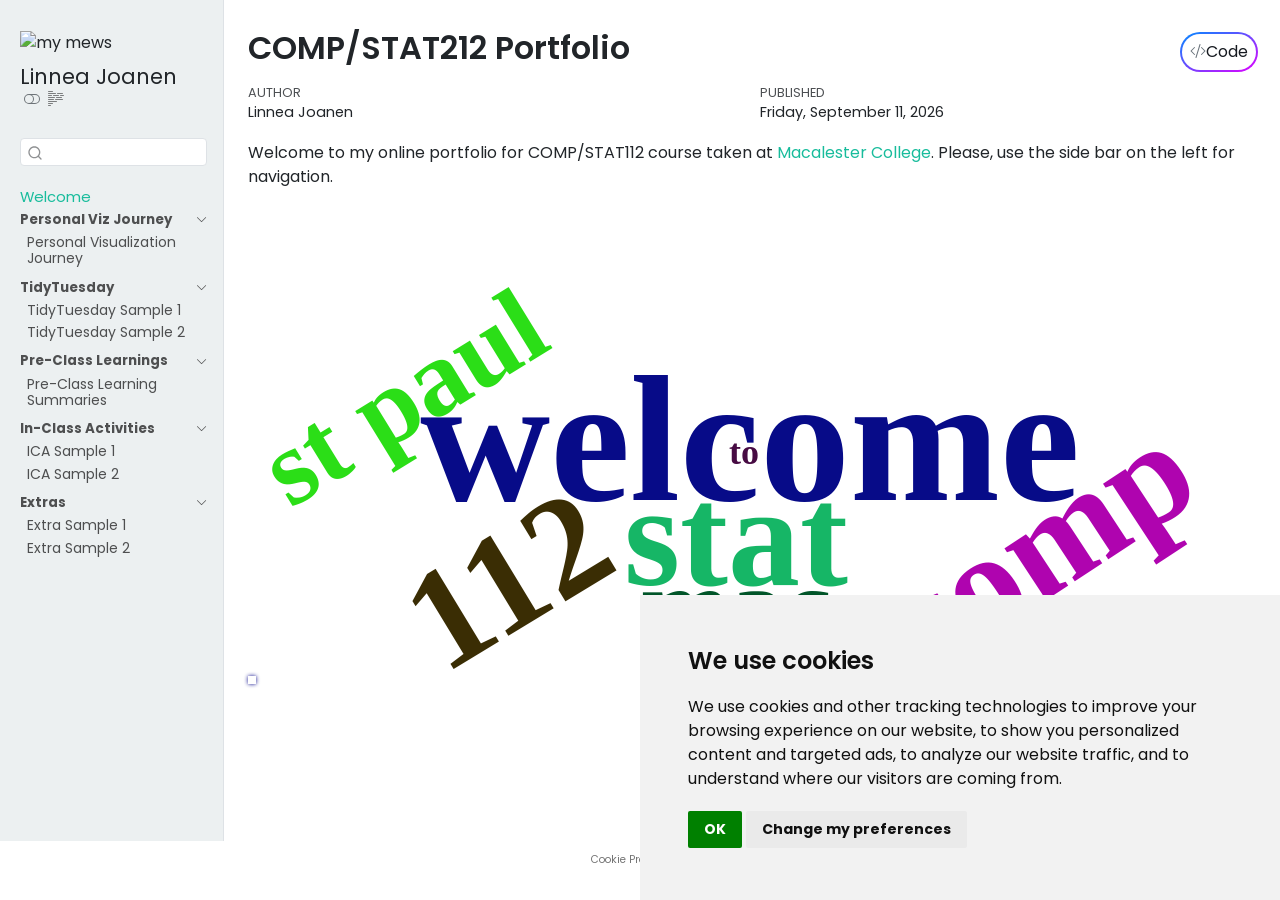
==== index.html @ b49b270d "Built site for gh-pages" ====
<!DOCTYPE html>
<html xmlns="http://www.w3.org/1999/xhtml" lang="en" xml:lang="en"><head>
<meta http-equiv="Content-Type" content="text/html; charset=UTF-8">
<meta charset="utf-8">
<meta name="generator" content="quarto-1.10.18">
<meta name="viewport" content="width=device-width, initial-scale=1.0, user-scalable=yes">
<meta name="author" content="Linnea Joanen">
<title>COMP/STAT212 Portfolio</title>
<style>
/* Default styles provided by pandoc.
** See https://pandoc.org/MANUAL.html#variables-for-html for config info.
*/
span.smallcaps{font-variant: small-caps;}
div.columns{display: flex; gap: 1.5em;}
div.column{flex: auto;}
@media screen {
div.columns{gap: min(4vw, 1.5em);}
div.column{overflow-x: auto;}
}
div.hanging-indent{margin-left: 1.5em; text-indent: -1.5em;}
ul.task-list{list-style: none;}
ul.task-list li input[type="checkbox"] {
  width: 0.8em;
  margin: 0 0.8em 0.2em -1em; /* quarto-specific, see https://github.com/quarto-dev/quarto-cli/issues/4556 */ 
  vertical-align: middle;
}
/* CSS for syntax highlighting */
html { -webkit-text-size-adjust: 100%; }
pre > code.sourceCode { white-space: pre; position: relative; }
pre > code.sourceCode > span { display: inline-block; line-height: 1.25; }
pre > code.sourceCode > span:empty { height: 1.2em; }
.sourceCode { overflow: visible; }
code.sourceCode > span { color: inherit; text-decoration: inherit; }
div.sourceCode { margin: 1em 0; }
pre.sourceCode { margin: 0; }
@media screen {
div.sourceCode { overflow: auto; }
}
@media print {
pre > code.sourceCode { white-space: pre-wrap; }
pre > code.sourceCode > span { text-indent: -5em; padding-left: 5em; }
}
pre.numberSource code
  { counter-reset: source-line 0; }
pre.numberSource code > span
  { position: relative; left: -4em; counter-increment: source-line; }
pre.numberSource code > span > a:first-child::before
  { content: counter(source-line);
    position: relative; left: -1em; text-align: right; vertical-align: baseline;
    border: none; display: inline-block;
    -webkit-touch-callout: none; -webkit-user-select: none;
    -khtml-user-select: none; -moz-user-select: none;
    -ms-user-select: none; user-select: none;
    padding: 0 4px; width: 4em;
  }
pre.numberSource { margin-left: 3em;  padding-left: 4px; }
div.sourceCode
  {   }
@media screen {
pre > code.sourceCode > span > a:first-child::before { text-decoration: underline; }
}
</style>

<script src="site_libs/quarto-nav/quarto-nav.js"></script>
<script src="site_libs/clipboard/clipboard.min.js"></script>
<script src="site_libs/quarto-search/autocomplete.umd.js"></script>
<script src="site_libs/quarto-search/fuse.min.js"></script>
<script src="site_libs/quarto-search/quarto-search.js"></script>
<meta name="quarto:offset" content="./">
<link href="./pvj/pvj-01.html" rel="next">
<script src="site_libs/cookie-consent/cookie-consent.js"></script>
<link href="site_libs/cookie-consent/cookie-consent.css" rel="stylesheet">
<script src="site_libs/quarto-html/quarto.js" type="module"></script>
<script src="site_libs/quarto-html/tabsets/tabsets.js" type="module"></script>
<script src="site_libs/quarto-html/popper.min.js"></script>
<script src="site_libs/quarto-html/tippy.umd.min.js"></script>
<script src="site_libs/quarto-html/anchor.min.js"></script>
<link href="site_libs/quarto-html/tippy.css" rel="stylesheet">
<link href="site_libs/quarto-html/quarto-syntax-highlighting-64a204ab8560d761af7679ceaba22944.css" rel="stylesheet" class="quarto-color-scheme" id="quarto-text-highlighting-styles">
<link href="site_libs/quarto-html/quarto-syntax-highlighting-dark-b85bc7c33db8c58e0ec93c3465666fed.css" rel="stylesheet" class="quarto-color-scheme quarto-color-alternate" id="quarto-text-highlighting-styles">
<link href="site_libs/quarto-html/quarto-syntax-highlighting-64a204ab8560d761af7679ceaba22944.css" rel="stylesheet" class="quarto-color-scheme-extra" id="quarto-text-highlighting-styles">
<script src="site_libs/bootstrap/bootstrap.min.js"></script>
<link href="site_libs/bootstrap/bootstrap-icons.css" rel="stylesheet">
<link href="site_libs/bootstrap/bootstrap-de8aaa27514dfd90d9ba9eb637b40272.min.css" rel="stylesheet" append-hash="true" class="quarto-color-scheme" id="quarto-bootstrap" data-mode="light">
<link href="site_libs/bootstrap/bootstrap-dark-5246efa9620190a983835250993f6ee0.min.css" rel="stylesheet" append-hash="true" class="quarto-color-scheme quarto-color-alternate" id="quarto-bootstrap" data-mode="dark">
<link href="site_libs/bootstrap/bootstrap-de8aaa27514dfd90d9ba9eb637b40272.min.css" rel="stylesheet" append-hash="true" class="quarto-color-scheme-extra" id="quarto-bootstrap" data-mode="light"><script id="quarto-search-options" type="application/json">{
  "location": "sidebar",
  "copy-button": false,
  "collapse-after": 3,
  "panel-placement": "start",
  "type": "textbox",
  "limit": 50,
  "keyboard-shortcut": [
    "f",
    "/",
    "s"
  ],
  "show-item-context": false,
  "language": {
    "search-no-results-text": "No results",
    "search-matching-documents-text": "matching documents",
    "search-copy-link-title": "Copy link to search",
    "search-hide-matches-text": "Hide additional matches",
    "search-more-match-text": "more match in this document",
    "search-more-matches-text": "more matches in this document",
    "search-clear-button-title": "Clear",
    "search-text-placeholder": "",
    "search-detached-cancel-button-title": "Cancel",
    "search-submit-button-title": "Submit",
    "search-label": "Search"
  }
}</script><script type="text/javascript" charset="UTF-8">
document.addEventListener('DOMContentLoaded', function () {
cookieconsent.run({
  "notice_banner_type":"simple",
  "consent_type":"implied",
  "palette":"light",
  "language":"en",
  "page_load_consent_levels":["strictly-necessary","functionality","tracking","targeting"],
  "notice_banner_reject_button_hide":false,
  "preferences_center_close_button_hide":false,
  "website_name":""
  ,
"language":"en"
  });
});
</script><style>html{ scroll-behavior: smooth; }</style>
<link href="site_libs/htmltools-fill-0.5.9/fill.css" rel="stylesheet">
<script src="site_libs/htmlwidgets-1.6.4/htmlwidgets.js"></script><link href="site_libs/wordcloud2-0.0.1/wordcloud.css" rel="stylesheet">
<script src="site_libs/wordcloud2-0.0.1/wordcloud2-all.js"></script><script src="site_libs/wordcloud2-0.0.1/hover.js"></script><script src="site_libs/wordcloud2-binding-0.2.1/wordcloud2.js"></script><link rel="stylesheet" href="style/custom.css">
</head>
<body class="nav-sidebar docked quarto-light"><script id="quarto-html-before-body" type="application/javascript">
    const toggleBodyColorMode = (bsSheetEl) => {
      const mode = bsSheetEl.getAttribute("data-mode");
      const bodyEl = window.document.querySelector("body");
      if (mode === "dark") {
        bodyEl.classList.add("quarto-dark");
        bodyEl.classList.remove("quarto-light");
      } else {
        bodyEl.classList.add("quarto-light");
        bodyEl.classList.remove("quarto-dark");
      }
    }
    const toggleBodyColorPrimary = () => {
      const bsSheetEl = window.document.querySelector("link#quarto-bootstrap:not([rel=disabled-stylesheet])");
      if (bsSheetEl) {
        toggleBodyColorMode(bsSheetEl);
      }
    }
    const setColorSchemeToggle = (alternate) => {
      const toggles = window.document.querySelectorAll('.quarto-color-scheme-toggle');
      for (let i=0; i < toggles.length; i++) {
        const toggle = toggles[i];
        if (toggle) {
          if (alternate) {
            toggle.classList.add("alternate");
          } else {
            toggle.classList.remove("alternate");
          }
        }
      }
    };
    const toggleColorMode = (alternate) => {
      // Switch the stylesheets
      const primaryStylesheets = window.document.querySelectorAll('link.quarto-color-scheme:not(.quarto-color-alternate)');
      const alternateStylesheets = window.document.querySelectorAll('link.quarto-color-scheme.quarto-color-alternate');
      manageTransitions('#quarto-margin-sidebar .nav-link', false);
      if (alternate) {
        // note: dark is layered on light, we don't disable primary!
        enableStylesheet(alternateStylesheets);
        for (const sheetNode of alternateStylesheets) {
          if (sheetNode.id === "quarto-bootstrap") {
            toggleBodyColorMode(sheetNode);
          }
        }
      } else {
        disableStylesheet(alternateStylesheets);
        enableStylesheet(primaryStylesheets)
        toggleBodyColorPrimary();
      }
      manageTransitions('#quarto-margin-sidebar .nav-link', true);
      // Switch the toggles
      setColorSchemeToggle(alternate)
      // Hack to workaround the fact that safari doesn't
      // properly recolor the scrollbar when toggling (#1455)
      if (navigator.userAgent.indexOf('Safari') > 0 && navigator.userAgent.indexOf('Chrome') == -1) {
        manageTransitions("body", false);
        window.scrollTo(0, 1);
        setTimeout(() => {
          window.scrollTo(0, 0);
          manageTransitions("body", true);
        }, 40);
      }
    }
    const disableStylesheet = (stylesheets) => {
      for (let i=0; i < stylesheets.length; i++) {
        const stylesheet = stylesheets[i];
        stylesheet.rel = 'disabled-stylesheet';
      }
    }
    const enableStylesheet = (stylesheets) => {
      for (let i=0; i < stylesheets.length; i++) {
        const stylesheet = stylesheets[i];
        if(stylesheet.rel !== 'stylesheet') { // for Chrome, which will still FOUC without this check
          stylesheet.rel = 'stylesheet';
        }
      }
    }
    const manageTransitions = (selector, allowTransitions) => {
      const els = window.document.querySelectorAll(selector);
      for (let i=0; i < els.length; i++) {
        const el = els[i];
        if (allowTransitions) {
          el.classList.remove('notransition');
        } else {
          el.classList.add('notransition');
        }
      }
    }
    const isFileUrl = () => {
      return window.location.protocol === 'file:';
    }
    const hasAlternateSentinel = () => {
      let styleSentinel = getColorSchemeSentinel();
      if (styleSentinel !== null) {
        return styleSentinel === "alternate";
      } else {
        return false;
      }
    }
    const setStyleSentinel = (alternate) => {
      const value = alternate ? "alternate" : "default";
      if (!isFileUrl()) {
        window.localStorage.setItem("quarto-color-scheme", value);
      } else {
        localAlternateSentinel = value;
      }
    }
    const getColorSchemeSentinel = () => {
      if (!isFileUrl()) {
        const storageValue = window.localStorage.getItem("quarto-color-scheme");
        return storageValue != null ? storageValue : localAlternateSentinel;
      } else {
        return localAlternateSentinel;
      }
    }
    const toggleGiscusIfUsed = (isAlternate, darkModeDefault) => {
      const baseTheme = document.querySelector('#giscus-base-theme')?.value ?? 'light';
      const alternateTheme = document.querySelector('#giscus-alt-theme')?.value ?? 'dark';
      let newTheme = '';
      if(authorPrefersDark) {
        newTheme = isAlternate ? baseTheme : alternateTheme;
      } else {
        newTheme = isAlternate ? alternateTheme : baseTheme;
      }
      const changeGiscusTheme = () => {
        // From: https://github.com/giscus/giscus/issues/336
        const sendMessage = (message) => {
          const iframe = document.querySelector('iframe.giscus-frame');
          if (!iframe) return;
          iframe.contentWindow.postMessage({ giscus: message }, 'https://giscus.app');
        }
        sendMessage({
          setConfig: {
            theme: newTheme
          }
        });
      }
      const isGiscussLoaded = window.document.querySelector('iframe.giscus-frame') !== null;
      if (isGiscussLoaded) {
        changeGiscusTheme();
      }
    };
    const authorPrefersDark = false;
    const darkModeDefault = authorPrefersDark;
      document.querySelector('link#quarto-text-highlighting-styles.quarto-color-scheme-extra').rel = 'disabled-stylesheet';
      document.querySelector('link#quarto-bootstrap.quarto-color-scheme-extra').rel = 'disabled-stylesheet';
    let localAlternateSentinel = darkModeDefault ? 'alternate' : 'default';
    // Dark / light mode switch
    window.quartoToggleColorScheme = () => {
      // Read the current dark / light value
      let toAlternate = !hasAlternateSentinel();
      toggleColorMode(toAlternate);
      setStyleSentinel(toAlternate);
      toggleGiscusIfUsed(toAlternate, darkModeDefault);
      window.dispatchEvent(new Event('resize'));
    };
    // Switch to dark mode if need be
    if (hasAlternateSentinel()) {
      toggleColorMode(true);
    } else {
      toggleColorMode(false);
    }
  </script>

<div id="quarto-search-results"></div>
  <header id="quarto-header" class="headroom fixed-top"><nav class="quarto-secondary-nav"><div class="container-fluid d-flex">
      <button type="button" class="quarto-btn-toggle btn" data-bs-toggle="collapse" role="button" data-bs-target=".quarto-sidebar-collapse-item" aria-controls="quarto-sidebar" aria-expanded="false" aria-label="Toggle sidebar navigation" onclick="if (window.quartoToggleHeadroom) { window.quartoToggleHeadroom(); }">
        <i class="bi bi-layout-text-sidebar-reverse"></i>
      </button>
        <nav class="quarto-page-breadcrumbs" aria-label="breadcrumb"><ol class="breadcrumb"><li class="breadcrumb-item"><a href="./index.html"><span class="chapter-title">Welcome</span></a></li></ol></nav>
        <a class="flex-grow-1" role="navigation" data-bs-toggle="collapse" data-bs-target=".quarto-sidebar-collapse-item" aria-controls="quarto-sidebar" aria-expanded="false" aria-label="Toggle sidebar navigation" onclick="if (window.quartoToggleHeadroom) { window.quartoToggleHeadroom(); }">      
        </a>
      <button type="button" class="btn quarto-search-button" aria-label="Search" onclick="window.quartoOpenSearch();">
        <i class="bi bi-search"></i>
      </button>
    </div>
  </nav></header><!-- content --><div id="quarto-content" class="quarto-container page-columns page-rows-contents page-layout-full">
<!-- sidebar -->
  <nav id="quarto-sidebar" class="sidebar collapse collapse-horizontal quarto-sidebar-collapse-item sidebar-navigation docked overflow-auto"><div class="pt-lg-2 mt-2 text-left sidebar-header sidebar-header-stacked">
      <a href="./index.html" class="sidebar-logo-link">
      <img src="./mew.png" alt="my mews" class="sidebar-logo light-content py-0 d-lg-inline d-none"><img src="./mew.png" alt="my mews" class="sidebar-logo dark-content py-0 d-lg-inline d-none"></a>
    <div class="sidebar-title mb-0 py-0">
      <a href="./">Linnea Joanen</a> 
        <div class="sidebar-tools-main">
  <a href="" class="quarto-color-scheme-toggle quarto-navigation-tool  px-1" onclick="window.quartoToggleColorScheme(); return false;" title="Toggle dark mode"><i class="bi"></i></a>
  <a href="" class="quarto-reader-toggle quarto-navigation-tool px-1" onclick="window.quartoToggleReader(); return false;" title="Toggle reader mode">
  <div class="quarto-reader-toggle-btn">
  <i class="bi"></i>
  </div>
</a>
</div>
    </div>
      </div>
        <div class="mt-2 flex-shrink-0 align-items-center">
        <div class="sidebar-search">
        <div id="quarto-search" class="" title="Search"></div>
        </div>
        </div>
    <div class="sidebar-menu-container"> 
    <ul class="list-unstyled mt-1">
<li class="sidebar-item">
  <div class="sidebar-item-container"> 
  <a href="./index.html" class="sidebar-item-text sidebar-link active"><span class="chapter-title">Welcome</span></a>
  </div>
</li>
        <li class="sidebar-item sidebar-item-section">
      <div class="sidebar-item-container"> 
            <a class="sidebar-item-text sidebar-link text-start" data-bs-toggle="collapse" data-bs-target="#quarto-sidebar-section-1" role="navigation" aria-expanded="true">
 <span class="menu-text">Personal Viz Journey</span></a>
          <a class="sidebar-item-toggle text-start" data-bs-toggle="collapse" data-bs-target="#quarto-sidebar-section-1" role="navigation" aria-expanded="true" aria-label="Toggle section">
            <i class="bi bi-chevron-right ms-2"></i>
          </a> 
      </div>
      <ul id="quarto-sidebar-section-1" class="collapse list-unstyled sidebar-section depth1 show">
<li class="sidebar-item">
  <div class="sidebar-item-container"> 
  <a href="./pvj/pvj-01.html" class="sidebar-item-text sidebar-link"><span class="chapter-title">Personal Visualization Journey</span></a>
  </div>
</li>
      </ul>
</li>
        <li class="sidebar-item sidebar-item-section">
      <div class="sidebar-item-container"> 
            <a class="sidebar-item-text sidebar-link text-start" data-bs-toggle="collapse" data-bs-target="#quarto-sidebar-section-2" role="navigation" aria-expanded="true">
 <span class="menu-text">TidyTuesday</span></a>
          <a class="sidebar-item-toggle text-start" data-bs-toggle="collapse" data-bs-target="#quarto-sidebar-section-2" role="navigation" aria-expanded="true" aria-label="Toggle section">
            <i class="bi bi-chevron-right ms-2"></i>
          </a> 
      </div>
      <ul id="quarto-sidebar-section-2" class="collapse list-unstyled sidebar-section depth1 show">
<li class="sidebar-item">
  <div class="sidebar-item-container"> 
  <a href="./tt/2025-07-08.html" class="sidebar-item-text sidebar-link"><span class="chapter-title">TidyTuesday Sample 1</span></a>
  </div>
</li>
          <li class="sidebar-item">
  <div class="sidebar-item-container"> 
  <a href="./tt/2025-07-15.html" class="sidebar-item-text sidebar-link"><span class="chapter-title">TidyTuesday Sample 2</span></a>
  </div>
</li>
      </ul>
</li>
        <li class="sidebar-item sidebar-item-section">
      <div class="sidebar-item-container"> 
            <a class="sidebar-item-text sidebar-link text-start" data-bs-toggle="collapse" data-bs-target="#quarto-sidebar-section-3" role="navigation" aria-expanded="true">
 <span class="menu-text">Pre-Class Learnings</span></a>
          <a class="sidebar-item-toggle text-start" data-bs-toggle="collapse" data-bs-target="#quarto-sidebar-section-3" role="navigation" aria-expanded="true" aria-label="Toggle section">
            <i class="bi bi-chevron-right ms-2"></i>
          </a> 
      </div>
      <ul id="quarto-sidebar-section-3" class="collapse list-unstyled sidebar-section depth1 show">
<li class="sidebar-item">
  <div class="sidebar-item-container"> 
  <a href="./pcl/pcl.html" class="sidebar-item-text sidebar-link"><span class="chapter-title">Pre-Class Learning Summaries</span></a>
  </div>
</li>
      </ul>
</li>
        <li class="sidebar-item sidebar-item-section">
      <div class="sidebar-item-container"> 
            <a class="sidebar-item-text sidebar-link text-start" data-bs-toggle="collapse" data-bs-target="#quarto-sidebar-section-4" role="navigation" aria-expanded="true">
 <span class="menu-text">In-Class Activities</span></a>
          <a class="sidebar-item-toggle text-start" data-bs-toggle="collapse" data-bs-target="#quarto-sidebar-section-4" role="navigation" aria-expanded="true" aria-label="Toggle section">
            <i class="bi bi-chevron-right ms-2"></i>
          </a> 
      </div>
      <ul id="quarto-sidebar-section-4" class="collapse list-unstyled sidebar-section depth1 show">
<li class="sidebar-item">
  <div class="sidebar-item-container"> 
  <a href="./ica/ica-sample1.html" class="sidebar-item-text sidebar-link"><span class="chapter-title">ICA Sample 1</span></a>
  </div>
</li>
          <li class="sidebar-item">
  <div class="sidebar-item-container"> 
  <a href="./ica/ica-sample2.html" class="sidebar-item-text sidebar-link"><span class="chapter-title">ICA Sample 2</span></a>
  </div>
</li>
      </ul>
</li>
        <li class="sidebar-item sidebar-item-section">
      <div class="sidebar-item-container"> 
            <a class="sidebar-item-text sidebar-link text-start" data-bs-toggle="collapse" data-bs-target="#quarto-sidebar-section-5" role="navigation" aria-expanded="true">
 <span class="menu-text">Extras</span></a>
          <a class="sidebar-item-toggle text-start" data-bs-toggle="collapse" data-bs-target="#quarto-sidebar-section-5" role="navigation" aria-expanded="true" aria-label="Toggle section">
            <i class="bi bi-chevron-right ms-2"></i>
          </a> 
      </div>
      <ul id="quarto-sidebar-section-5" class="collapse list-unstyled sidebar-section depth1 show">
<li class="sidebar-item">
  <div class="sidebar-item-container"> 
  <a href="./extra/extra-sample1.html" class="sidebar-item-text sidebar-link"><span class="chapter-title">Extra Sample 1</span></a>
  </div>
</li>
          <li class="sidebar-item">
  <div class="sidebar-item-container"> 
  <a href="./extra/extra-sample2.html" class="sidebar-item-text sidebar-link"><span class="chapter-title">Extra Sample 2</span></a>
  </div>
</li>
      </ul>
</li>
    </ul>
</div>
</nav><div id="quarto-sidebar-glass" class="quarto-sidebar-collapse-item" data-bs-toggle="collapse" data-bs-target=".quarto-sidebar-collapse-item"></div>
<!-- margin-sidebar -->
    <div id="quarto-margin-sidebar" class="sidebar margin-sidebar zindex-bottom">
        
    </div>
<!-- main -->
<main class="content column-page-right" id="quarto-document-content"><header id="title-block-header" class="quarto-title-block default"><div class="quarto-title">
<div class="quarto-title-block"><div><h1 class="title">COMP/STAT212 Portfolio</h1><button type="button" class="btn code-tools-button" id="quarto-code-tools-source"><i class="bi"></i> Code</button></div></div>
</div>



<div class="quarto-title-meta column-page-right">

    <div>
    <div class="quarto-title-meta-heading">Author</div>
    <div class="quarto-title-meta-contents">
             <p>Linnea Joanen </p>
          </div>
  </div>
    
    <div>
    <div class="quarto-title-meta-heading">Published</div>
    <div class="quarto-title-meta-contents">
      <p class="date">Friday, September 11, 2026</p>
    </div>
  </div>
  
    
  </div>
  


</header><p>Welcome to my online portfolio for COMP/STAT112 course taken at <a href="https://www.macalester.edu/">Macalester College</a>. Please, use the side bar on the left for navigation.</p>
<div class="cell">
<div class="cell-output-display">
<div class="wordcloud2 html-widget html-fill-item" id="htmlwidget-d050df5c0dd5afcfdf15" style="width:100%;height:464px;"></div>
<script type="application/json" data-for="htmlwidget-d050df5c0dd5afcfdf15">{"x":{"word":["welcome","to","comp","stat","112","mac","st paul"],"freq":[10,2,8,8,8,6,6],"fontFamily":"Segoe UI","fontWeight":"bold","color":"random-dark","minSize":0,"weightFactor":18,"backgroundColor":"white","gridSize":0,"minRotation":-0.7853981633974483,"maxRotation":0.7853981633974483,"shuffle":true,"rotateRatio":0.4,"shape":"cardioid","ellipticity":0.65,"figBase64":null,"hover":null},"evals":[],"jsHooks":{"render":[{"code":"function(el,x){\n                        console.log(123);\n                        if(!iii){\n                          window.location.reload();\n                          iii = False;\n\n                        }\n  }","data":null}]}}</script>
</div>
</div>


<!-- -->


</main><!-- /main --><script id="quarto-html-after-body" type="application/javascript">
  window.document.addEventListener("DOMContentLoaded", function (event) {
    // Ensure there is a toggle, if there isn't float one in the top right
    if (window.document.querySelector('.quarto-color-scheme-toggle') === null) {
      const a = window.document.createElement('a');
      a.classList.add('top-right');
      a.classList.add('quarto-color-scheme-toggle');
      a.href = "";
      a.onclick = function() { try { window.quartoToggleColorScheme(); } catch {} return false; };
      const i = window.document.createElement("i");
      i.classList.add('bi');
      a.appendChild(i);
      window.document.body.appendChild(a);
    }
    setColorSchemeToggle(hasAlternateSentinel())
    const icon = "";
    const anchorJS = new window.AnchorJS();
    anchorJS.options = {
      placement: 'right',
      icon: icon
    };
    anchorJS.add('.anchored');
    const isCodeAnnotation = (el) => {
      for (const clz of el.classList) {
        if (clz.startsWith('code-annotation-')) {                     
          return true;
        }
      }
      return false;
    }
    const onCopySuccess = function(e) {
      // button target
      const button = e.trigger;
      // don't keep focus
      button.blur();
      // flash "checked"
      button.classList.add('code-copy-button-checked');
      var currentTitle = button.getAttribute("title");
      button.setAttribute("title", "Copied!");
      let tooltip;
      if (window.bootstrap) {
        button.setAttribute("data-bs-toggle", "tooltip");
        button.setAttribute("data-bs-placement", "left");
        button.setAttribute("data-bs-title", "Copied!");
        tooltip = new bootstrap.Tooltip(button, 
          { trigger: "manual", 
            customClass: "code-copy-button-tooltip",
            offset: [0, -8]});
        tooltip.show();    
      }
      setTimeout(function() {
        if (tooltip) {
          tooltip.hide();
          button.removeAttribute("data-bs-title");
          button.removeAttribute("data-bs-toggle");
          button.removeAttribute("data-bs-placement");
        }
        button.setAttribute("title", currentTitle);
        button.classList.remove('code-copy-button-checked');
      }, 1000);
      // clear code selection
      e.clearSelection();
    }
    const getTextToCopy = function(trigger) {
      const outerScaffold = trigger.parentElement.cloneNode(true);
      const codeEl = outerScaffold.querySelector('code');
      for (const childEl of codeEl.children) {
        if (isCodeAnnotation(childEl)) {
          childEl.remove();
        }
      }
      return codeEl.innerText;
    }
    const clipboard = new window.ClipboardJS('.code-copy-button:not([data-in-quarto-modal])', {
      text: getTextToCopy
    });
    clipboard.on('success', onCopySuccess);
    if (window.document.getElementById('quarto-embedded-source-code-modal')) {
      const clipboardModal = new window.ClipboardJS('.code-copy-button[data-in-quarto-modal]', {
        text: getTextToCopy,
        container: window.document.getElementById('quarto-embedded-source-code-modal')
      });
      clipboardModal.on('success', onCopySuccess);
    }
    const viewSource = window.document.getElementById('quarto-view-source') ||
                       window.document.getElementById('quarto-code-tools-source');
    if (viewSource) {
      const sourceUrl = viewSource.getAttribute("data-quarto-source-url");
      viewSource.addEventListener("click", function(e) {
        if (sourceUrl) {
          // rstudio viewer pane
          if (/\bcapabilities=\b/.test(window.location)) {
            window.open(sourceUrl);
          } else {
            window.location.href = sourceUrl;
          }
        } else {
          const modal = new bootstrap.Modal(document.getElementById('quarto-embedded-source-code-modal'));
          modal.show();
        }
        return false;
      });
    }
    function toggleCodeHandler(show) {
      return function(e) {
        const cellDetails = window.document.querySelectorAll(".cell details.code-fold");
        for (let i=0; i<cellDetails.length; i++) {
          const details = cellDetails[i];
          if (show) {
            details.open = true;
          } else {
            details.removeAttribute("open");
          }
        }
        const cellCodeDivs = window.document.querySelectorAll(".cell div.sourceCode.cell-code");
        const fromCls = show ? "hidden" : "unhidden";
        const toCls = show ? "unhidden" : "hidden";
        for (let i=0; i<cellCodeDivs.length; i++) {
          const codeDiv = cellCodeDivs[i];
          if (codeDiv.classList.contains(fromCls)) {
            codeDiv.classList.remove(fromCls);
            codeDiv.classList.add(toCls);
          } 
        }
        return false;
      }
    }
    const hideAllCode = window.document.getElementById("quarto-hide-all-code");
    if (hideAllCode) {
      hideAllCode.addEventListener("click", toggleCodeHandler(false));
    }
    const showAllCode = window.document.getElementById("quarto-show-all-code");
    if (showAllCode) {
      showAllCode.addEventListener("click", toggleCodeHandler(true));
    }
      var localhostRegex = new RegExp(/^(?:http|https):\/\/localhost\:?[0-9]*\//);
      var mailtoRegex = new RegExp(/^mailto:/);
        var filterRegex = new RegExp('/' + window.location.host + '/');
      var isInternal = (href) => {
          return filterRegex.test(href) || localhostRegex.test(href) || mailtoRegex.test(href);
      }
      // Inspect non-navigation links and adorn them if external
     var links = window.document.querySelectorAll('a[href]:not(.nav-link):not(.navbar-brand):not(.toc-action):not(.sidebar-link):not(.sidebar-item-toggle):not(.pagination-link):not(.no-external):not([aria-hidden]):not(.dropdown-item):not(.quarto-navigation-tool):not(.about-link)');
      for (var i=0; i<links.length; i++) {
        const link = links[i];
        if (!isInternal(link.href)) {
          // undo the damage that might have been done by quarto-nav.js in the case of
          // links that we want to consider external
          if (link.dataset.originalHref !== undefined) {
            link.href = link.dataset.originalHref;
          }
            // target, if specified
            link.setAttribute("target", "_blank");
            if (link.getAttribute("rel") === null) {
              link.setAttribute("rel", "noopener");
            }
        }
      }
    function tippyHover(el, contentFn, onTriggerFn, onUntriggerFn) {
      const config = {
        allowHTML: true,
        maxWidth: 500,
        delay: 100,
        arrow: false,
        appendTo: function(el) {
            return el.parentElement;
        },
        interactive: true,
        interactiveBorder: 10,
        theme: 'quarto',
        placement: 'bottom-start',
      };
      if (contentFn) {
        config.content = contentFn;
      }
      if (onTriggerFn) {
        config.onTrigger = onTriggerFn;
      }
      if (onUntriggerFn) {
        config.onUntrigger = onUntriggerFn;
      }
      window.tippy(el, config); 
    }
    const noterefs = window.document.querySelectorAll('a[role="doc-noteref"]');
    for (var i=0; i<noterefs.length; i++) {
      const ref = noterefs[i];
      tippyHover(ref, function() {
        // use id or data attribute instead here
        let href = ref.getAttribute('data-footnote-href') || ref.getAttribute('href');
        try { href = new URL(href).hash; } catch {}
        const id = href.replace(/^#\/?/, "");
        const note = window.document.getElementById(id);
        if (note) {
          return note.innerHTML;
        } else {
          return "";
        }
      });
    }
    const xrefs = window.document.querySelectorAll('a.quarto-xref');
    const processXRef = (id, note) => {
      // Strip column container classes
      const stripColumnClz = (el) => {
        el.classList.remove("page-full", "page-columns");
        if (el.children) {
          for (const child of el.children) {
            stripColumnClz(child);
          }
        }
      }
      stripColumnClz(note)
      if (id === null || id.startsWith('sec-')) {
        // Special case sections, only their first couple elements
        const container = document.createElement("div");
        if (note.children && note.children.length > 2) {
          container.appendChild(note.children[0].cloneNode(true));
          for (let i = 1; i < note.children.length; i++) {
            const child = note.children[i];
            if (child.tagName === "P" && child.innerText === "") {
              continue;
            } else {
              container.appendChild(child.cloneNode(true));
              break;
            }
          }
          if (window.Quarto?.typesetMath) {
            window.Quarto.typesetMath(container);
          }
          return container.innerHTML
        } else {
          if (window.Quarto?.typesetMath) {
            window.Quarto.typesetMath(note);
          }
          return note.innerHTML;
        }
      } else {
        // Remove any anchor links if they are present
        const anchorLink = note.querySelector('a.anchorjs-link');
        if (anchorLink) {
          anchorLink.remove();
        }
        if (window.Quarto?.typesetMath) {
          window.Quarto.typesetMath(note);
        }
        if (note.classList.contains("callout")) {
          return note.outerHTML;
        } else {
          return note.innerHTML;
        }
      }
    }
    for (var i=0; i<xrefs.length; i++) {
      const xref = xrefs[i];
      tippyHover(xref, undefined, function(instance) {
        instance.disable();
        let url = xref.getAttribute('href');
        let hash = undefined; 
        if (url.startsWith('#')) {
          hash = url;
        } else {
          try { hash = new URL(url).hash; } catch {}
        }
        if (hash) {
          const id = hash.replace(/^#\/?/, "");
          const note = window.document.getElementById(id);
          if (note !== null) {
            try {
              const html = processXRef(id, note.cloneNode(true));
              instance.setContent(html);
            } finally {
              instance.enable();
              instance.show();
            }
          } else {
            // See if we can fetch this
            fetch(url.split('#')[0])
            .then(res => res.text())
            .then(html => {
              const parser = new DOMParser();
              const htmlDoc = parser.parseFromString(html, "text/html");
              const note = htmlDoc.getElementById(id);
              if (note !== null) {
                const html = processXRef(id, note);
                instance.setContent(html);
              } 
            }).finally(() => {
              instance.enable();
              instance.show();
            });
          }
        } else {
          // See if we can fetch a full url (with no hash to target)
          // This is a special case and we should probably do some content thinning / targeting
          fetch(url)
          .then(res => res.text())
          .then(html => {
            const parser = new DOMParser();
            const htmlDoc = parser.parseFromString(html, "text/html");
            const note = htmlDoc.querySelector('main.content');
            if (note !== null) {
              // This should only happen for chapter cross references
              // (since there is no id in the URL)
              // remove the first header
              if (note.children.length > 0 && note.children[0].tagName === "HEADER") {
                note.children[0].remove();
              }
              const html = processXRef(null, note);
              instance.setContent(html);
            } 
          }).finally(() => {
            instance.enable();
            instance.show();
          });
        }
      }, function(instance) {
      });
    }
        let selectedAnnoteEl;
        const selectorForAnnotation = ( cell, annotation) => {
          let cellAttr = 'data-code-cell="' + cell + '"';
          let lineAttr = 'data-code-annotation="' +  annotation + '"';
          const selector = 'span[' + cellAttr + '][' + lineAttr + ']';
          return selector;
        }
        const selectCodeLines = (annoteEl) => {
          const doc = window.document;
          const targetCell = annoteEl.getAttribute("data-target-cell");
          const targetAnnotation = annoteEl.getAttribute("data-target-annotation");
          const annoteSpan = window.document.querySelector(selectorForAnnotation(targetCell, targetAnnotation));
          const lines = annoteSpan.getAttribute("data-code-lines").split(",");
          const lineIds = lines.map((line) => {
            return targetCell + "-" + line;
          })
          let top = null;
          let height = null;
          let parent = null;
          if (lineIds.length > 0) {
              //compute the position of the single el (top and bottom and make a div)
              const el = window.document.getElementById(lineIds[0]);
              top = el.offsetTop;
              height = el.offsetHeight;
              parent = el.parentElement.parentElement;
            if (lineIds.length > 1) {
              const lastEl = window.document.getElementById(lineIds[lineIds.length - 1]);
              const bottom = lastEl.offsetTop + lastEl.offsetHeight;
              height = bottom - top;
            }
            if (top !== null && height !== null && parent !== null) {
              // cook up a div (if necessary) and position it 
              let div = window.document.getElementById("code-annotation-line-highlight");
              if (div === null) {
                div = window.document.createElement("div");
                div.setAttribute("id", "code-annotation-line-highlight");
                div.style.position = 'absolute';
                parent.appendChild(div);
              }
              div.style.top = top - 2 + "px";
              div.style.height = height + 4 + "px";
              div.style.left = 0;
              let gutterDiv = window.document.getElementById("code-annotation-line-highlight-gutter");
              if (gutterDiv === null) {
                gutterDiv = window.document.createElement("div");
                gutterDiv.setAttribute("id", "code-annotation-line-highlight-gutter");
                gutterDiv.style.position = 'absolute';
                const codeCell = window.document.getElementById(targetCell);
                const gutter = codeCell.querySelector('.code-annotation-gutter');
                gutter.appendChild(gutterDiv);
              }
              gutterDiv.style.top = top - 2 + "px";
              gutterDiv.style.height = height + 4 + "px";
            }
            selectedAnnoteEl = annoteEl;
          }
        };
        const unselectCodeLines = () => {
          const elementsIds = ["code-annotation-line-highlight", "code-annotation-line-highlight-gutter"];
          elementsIds.forEach((elId) => {
            const div = window.document.getElementById(elId);
            if (div) {
              div.remove();
            }
          });
          selectedAnnoteEl = undefined;
        };
          // Handle positioning of the toggle
      window.addEventListener(
        "resize",
        throttle(() => {
          elRect = undefined;
          if (selectedAnnoteEl) {
            selectCodeLines(selectedAnnoteEl);
          }
        }, 10)
      );
      function throttle(fn, ms) {
      let throttle = false;
      let timer;
        return (...args) => {
          if(!throttle) { // first call gets through
              fn.apply(this, args);
              throttle = true;
          } else { // all the others get throttled
              if(timer) clearTimeout(timer); // cancel #2
              timer = setTimeout(() => {
                fn.apply(this, args);
                timer = throttle = false;
              }, ms);
          }
        };
      }
        // Attach click handler to the DT
        const annoteDls = window.document.querySelectorAll('dt[data-target-cell]');
        for (const annoteDlNode of annoteDls) {
          annoteDlNode.addEventListener('click', (event) => {
            const clickedEl = event.target;
            if (clickedEl !== selectedAnnoteEl) {
              unselectCodeLines();
              const activeEl = window.document.querySelector('dt[data-target-cell].code-annotation-active');
              if (activeEl) {
                activeEl.classList.remove('code-annotation-active');
              }
              selectCodeLines(clickedEl);
              clickedEl.classList.add('code-annotation-active');
            } else {
              // Unselect the line
              unselectCodeLines();
              clickedEl.classList.remove('code-annotation-active');
            }
          });
        }
    const findCites = (el) => {
      const parentEl = el.parentElement;
      if (parentEl) {
        const cites = parentEl.dataset.cites;
        if (cites) {
          return {
            el,
            cites: cites.split(' ')
          };
        } else {
          return findCites(el.parentElement)
        }
      } else {
        return undefined;
      }
    };
    var bibliorefs = window.document.querySelectorAll('a[role="doc-biblioref"]');
    for (var i=0; i<bibliorefs.length; i++) {
      const ref = bibliorefs[i];
      const citeInfo = findCites(ref);
      if (citeInfo) {
        tippyHover(citeInfo.el, function() {
          var popup = window.document.createElement('div');
          citeInfo.cites.forEach(function(cite) {
            var citeDiv = window.document.createElement('div');
            citeDiv.classList.add('hanging-indent');
            citeDiv.classList.add('csl-entry');
            var biblioDiv = window.document.getElementById('ref-' + cite);
            if (biblioDiv) {
              citeDiv.innerHTML = biblioDiv.innerHTML;
            }
            popup.appendChild(citeDiv);
          });
          return popup.innerHTML;
        });
      }
    }
  });
  </script><nav class="page-navigation column-page-right"><div class="nav-page nav-page-previous">
  </div>
  <div class="nav-page nav-page-next">
      <a href="./pvj/pvj-01.html" class="pagination-link" aria-label="Personal Visualization Journey">
        <span class="nav-page-text"><span class="chapter-title">Personal Visualization Journey</span></span> <i class="bi bi-arrow-right-short"></i>
      </a>
  </div>
</nav><div class="modal fade" id="quarto-embedded-source-code-modal" tabindex="-1" aria-labelledby="quarto-embedded-source-code-modal-label" aria-hidden="true"><div class="modal-dialog modal-dialog-scrollable"><div class="modal-content"><div class="modal-header"><h5 class="modal-title" id="quarto-embedded-source-code-modal-label">Source Code</h5><button class="btn-close" data-bs-dismiss="modal"></button></div><div class="modal-body"><div class="">
<div class="code-copy-outer-scaffold"><div class="sourceCode" id="cb1" data-shortcodes="false"><pre class="sourceCode numberSource markdown number-lines code-with-copy"><code class="sourceCode markdown"><span id="cb1-1"><a href="#cb1-1" aria-label="1"></a><span class="co">---</span></span>
<span id="cb1-2"><a href="#cb1-2" aria-label="2"></a><span class="an">title:</span><span class="co"> "Welcome"</span></span>
<span id="cb1-3"><a href="#cb1-3" aria-label="3"></a><span class="co">---</span></span>
<span id="cb1-4"><a href="#cb1-4" aria-label="4"></a></span>
<span id="cb1-5"><a href="#cb1-5" aria-label="5"></a></span>
<span id="cb1-6"><a href="#cb1-6" aria-label="6"></a>Welcome to my online portfolio for COMP/STAT112 course taken at <span class="co">[</span><span class="ot">Macalester College</span><span class="co">](https://www.macalester.edu/)</span>.  Please, use the side bar on the left for navigation.</span>
<span id="cb1-7"><a href="#cb1-7" aria-label="7"></a></span>
<span id="cb1-10"><a href="#cb1-10" aria-label="8"></a><span class="in">```{r}</span></span>
<span id="cb1-11"><a href="#cb1-11" aria-label="9"></a><span class="co">#| output: false</span></span>
<span id="cb1-12"><a href="#cb1-12" aria-label="10"></a><span class="co">#| echo: false</span></span>
<span id="cb1-13"><a href="#cb1-13" aria-label="11"></a></span>
<span id="cb1-14"><a href="#cb1-14" aria-label="12"></a>packages <span class="ot">&lt;-</span> <span class="fu">c</span>(<span class="st">"wordcloud2"</span>, <span class="st">"here"</span>)</span>
<span id="cb1-15"><a href="#cb1-15" aria-label="13"></a><span class="in">```</span></span>
<span id="cb1-16"><a href="#cb1-16" aria-label="14"></a></span>
<span id="cb1-19"><a href="#cb1-19" aria-label="15"></a><span class="in">```{r}</span></span>
<span id="cb1-20"><a href="#cb1-20" aria-label="16"></a><span class="co">#| output: false</span></span>
<span id="cb1-21"><a href="#cb1-21" aria-label="17"></a><span class="co">#| echo: false</span></span>
<span id="cb1-22"><a href="#cb1-22" aria-label="18"></a></span>
<span id="cb1-23"><a href="#cb1-23" aria-label="19"></a><span class="fu">install.packages</span>(<span class="fu">setdiff</span>(packages, <span class="fu">rownames</span>(<span class="fu">installed.packages</span>())), <span class="at">repos =</span> <span class="st">"http://cran.us.r-project.org"</span>)</span>
<span id="cb1-24"><a href="#cb1-24" aria-label="20"></a><span class="in">```</span></span>
<span id="cb1-25"><a href="#cb1-25" aria-label="21"></a></span>
<span id="cb1-28"><a href="#cb1-28" aria-label="22"></a><span class="in">```{r}</span></span>
<span id="cb1-29"><a href="#cb1-29" aria-label="23"></a><span class="co">#| output: false</span></span>
<span id="cb1-30"><a href="#cb1-30" aria-label="24"></a><span class="co">#| echo: false</span></span>
<span id="cb1-31"><a href="#cb1-31" aria-label="25"></a><span class="co">#| message: false</span></span>
<span id="cb1-32"><a href="#cb1-32" aria-label="26"></a></span>
<span id="cb1-33"><a href="#cb1-33" aria-label="27"></a><span class="fu">lapply</span>(packages, require, <span class="at">character.only =</span> <span class="cn">TRUE</span>)</span>
<span id="cb1-34"><a href="#cb1-34" aria-label="28"></a><span class="in">```</span></span>
<span id="cb1-35"><a href="#cb1-35" aria-label="29"></a></span>
<span id="cb1-38"><a href="#cb1-38" aria-label="30"></a><span class="in">```{r}</span></span>
<span id="cb1-39"><a href="#cb1-39" aria-label="31"></a><span class="co">#| output: false</span></span>
<span id="cb1-40"><a href="#cb1-40" aria-label="32"></a><span class="co">#| echo: false</span></span>
<span id="cb1-41"><a href="#cb1-41" aria-label="33"></a></span>
<span id="cb1-42"><a href="#cb1-42" aria-label="34"></a>ds <span class="ot">&lt;-</span> <span class="fu">read.csv</span>(<span class="fu">here</span>(<span class="st">"assets"</span>, <span class="st">"msg.csv"</span>))</span>
<span id="cb1-43"><a href="#cb1-43" aria-label="35"></a><span class="in">```</span></span>
<span id="cb1-44"><a href="#cb1-44" aria-label="36"></a></span>
<span id="cb1-47"><a href="#cb1-47" aria-label="37"></a><span class="in">```{r}</span></span>
<span id="cb1-48"><a href="#cb1-48" aria-label="38"></a><span class="co">#| echo: false</span></span>
<span id="cb1-49"><a href="#cb1-49" aria-label="39"></a></span>
<span id="cb1-50"><a href="#cb1-50" aria-label="40"></a><span class="fu">wordcloud2</span>(<span class="at">data =</span> ds, <span class="at">shape =</span> <span class="st">"cardioid"</span>)</span>
<span id="cb1-51"><a href="#cb1-51" aria-label="41"></a><span class="in">```</span></span>
</code></pre></div><button title="Copy to Clipboard" class="code-copy-button" data-in-quarto-modal=""><i class="bi"></i></button></div>
</div></div></div></div></div>
</div> <!-- /content -->
<footer class="footer"><div class="nav-footer">
    <div class="nav-footer-left">
      &nbsp;
    </div>   
    <div class="nav-footer-center">

<div class="cookie-consent-footer"><a href="#" id="open_preferences_center">Cookie Preferences</a></div></div>
    <div class="nav-footer-right">
      &nbsp;
    </div>
  </div>
</footer>


<script src="site_libs/quarto-html/zenscroll-min.js"></script>
</body></html>
---- site_libs/cookie-consent/cookie-consent.css ----
div.cookie-consent-footer {
  font-size: 0.8em;
  text-decoration: none;
}
---- site_libs/quarto-html/tippy.css ----
.tippy-box[data-animation=fade][data-state=hidden]{opacity:0}[data-tippy-root]{max-width:calc(100vw - 10px)}.tippy-box{position:relative;background-color:#333;color:#fff;border-radius:4px;font-size:14px;line-height:1.4;white-space:normal;outline:0;transition-property:transform,visibility,opacity}.tippy-box[data-placement^=top]>.tippy-arrow{bottom:0}.tippy-box[data-placement^=top]>.tippy-arrow:before{bottom:-7px;left:0;border-width:8px 8px 0;border-top-color:initial;transform-origin:center top}.tippy-box[data-placement^=bottom]>.tippy-arrow{top:0}.tippy-box[data-placement^=bottom]>.tippy-arrow:before{top:-7px;left:0;border-width:0 8px 8px;border-bottom-color:initial;transform-origin:center bottom}.tippy-box[data-placement^=left]>.tippy-arrow{right:0}.tippy-box[data-placement^=left]>.tippy-arrow:before{border-width:8px 0 8px 8px;border-left-color:initial;right:-7px;transform-origin:center left}.tippy-box[data-placement^=right]>.tippy-arrow{left:0}.tippy-box[data-placement^=right]>.tippy-arrow:before{left:-7px;border-width:8px 8px 8px 0;border-right-color:initial;transform-origin:center right}.tippy-box[data-inertia][data-state=visible]{transition-timing-function:cubic-bezier(.54,1.5,.38,1.11)}.tippy-arrow{width:16px;height:16px;color:#333}.tippy-arrow:before{content:"";position:absolute;border-color:transparent;border-style:solid}.tippy-content{position:relative;padding:5px 9px;z-index:1}
---- site_libs/quarto-html/quarto-syntax-highlighting-64a204ab8560d761af7679ceaba22944.css ----
/* quarto syntax highlight colors */
:root {
  --quarto-hl-ot-color: #003B4F;
  --quarto-hl-at-color: #657422;
  --quarto-hl-ss-color: #20794D;
  --quarto-hl-an-color: #5E5E5E;
  --quarto-hl-fu-color: #4758AB;
  --quarto-hl-st-color: #20794D;
  --quarto-hl-cf-color: #003B4F;
  --quarto-hl-op-color: #5E5E5E;
  --quarto-hl-er-color: #AD0000;
  --quarto-hl-bn-color: #AD0000;
  --quarto-hl-al-color: #AD0000;
  --quarto-hl-va-color: #111111;
  --quarto-hl-bu-color: inherit;
  --quarto-hl-ex-color: inherit;
  --quarto-hl-pp-color: #AD0000;
  --quarto-hl-in-color: #5E5E5E;
  --quarto-hl-vs-color: #20794D;
  --quarto-hl-wa-color: #5E5E5E;
  --quarto-hl-do-color: #5E5E5E;
  --quarto-hl-im-color: #00769E;
  --quarto-hl-ch-color: #20794D;
  --quarto-hl-dt-color: #AD0000;
  --quarto-hl-fl-color: #AD0000;
  --quarto-hl-co-color: #5E5E5E;
  --quarto-hl-cv-color: #5E5E5E;
  --quarto-hl-cn-color: #8f5902;
  --quarto-hl-sc-color: #5E5E5E;
  --quarto-hl-dv-color: #AD0000;
  --quarto-hl-kw-color: #003B4F;
}

/* other quarto variables */
:root {
  --quarto-font-monospace: SFMono-Regular, Menlo, Monaco, Consolas, "Liberation Mono", "Courier New", monospace;
}

/* syntax highlight based on Pandoc's rules */
pre > code.sourceCode > span {
  color: #003B4F;
}

code.sourceCode > span {
  color: #003B4F;
}

div.sourceCode,
div.sourceCode pre.sourceCode {
  color: #003B4F;
}

/* Normal */
code span {
  color: #003B4F;
}

/* Alert */
code span.al {
  color: #AD0000;
  font-style: inherit;
}

/* Annotation */
code span.an {
  color: #5E5E5E;
  font-style: inherit;
}

/* Attribute */
code span.at {
  color: #657422;
  font-style: inherit;
}

/* BaseN */
code span.bn {
  color: #AD0000;
  font-style: inherit;
}

/* BuiltIn */
code span.bu {
  font-style: inherit;
}

/* ControlFlow */
code span.cf {
  color: #003B4F;
  font-weight: bold;
  font-style: inherit;
}

/* Char */
code span.ch {
  color: #20794D;
  font-style: inherit;
}

/* Constant */
code span.cn {
  color: #8f5902;
  font-style: inherit;
}

/* Comment */
code span.co {
  color: #5E5E5E;
  font-style: inherit;
}

/* CommentVar */
code span.cv {
  color: #5E5E5E;
  font-style: italic;
}

/* Documentation */
code span.do {
  color: #5E5E5E;
  font-style: italic;
}

/* DataType */
code span.dt {
  color: #AD0000;
  font-style: inherit;
}

/* DecVal */
code span.dv {
  color: #AD0000;
  font-style: inherit;
}

/* Error */
code span.er {
  color: #AD0000;
  font-style: inherit;
}

/* Extension */
code span.ex {
  font-style: inherit;
}

/* Float */
code span.fl {
  color: #AD0000;
  font-style: inherit;
}

/* Function */
code span.fu {
  color: #4758AB;
  font-style: inherit;
}

/* Import */
code span.im {
  color: #00769E;
  font-style: inherit;
}

/* Information */
code span.in {
  color: #5E5E5E;
  font-style: inherit;
}

/* Keyword */
code span.kw {
  color: #003B4F;
  font-weight: bold;
  font-style: inherit;
}

/* Operator */
code span.op {
  color: #5E5E5E;
  font-style: inherit;
}

/* Other */
code span.ot {
  color: #003B4F;
  font-style: inherit;
}

/* Preprocessor */
code span.pp {
  color: #AD0000;
  font-style: inherit;
}

/* SpecialChar */
code span.sc {
  color: #5E5E5E;
  font-style: inherit;
}

/* SpecialString */
code span.ss {
  color: #20794D;
  font-style: inherit;
}

/* String */
code span.st {
  color: #20794D;
  font-style: inherit;
}

/* Variable */
code span.va {
  color: #111111;
  font-style: inherit;
}

/* VerbatimString */
code span.vs {
  color: #20794D;
  font-style: inherit;
}

/* Warning */
code span.wa {
  color: #5E5E5E;
  font-style: italic;
}

.prevent-inlining {
  content: "</";
}

/*# sourceMappingURL=9d8d5bb603a83b8298b89080a598c93b.css.map */
---- site_libs/quarto-html/quarto-syntax-highlighting-dark-b85bc7c33db8c58e0ec93c3465666fed.css ----
/* quarto syntax highlight colors */
:root {
  --quarto-hl-al-color: #f07178;
  --quarto-hl-an-color: #d4d0ab;
  --quarto-hl-at-color: #00e0e0;
  --quarto-hl-bn-color: #d4d0ab;
  --quarto-hl-bu-color: #abe338;
  --quarto-hl-ch-color: #abe338;
  --quarto-hl-co-color: #f8f8f2;
  --quarto-hl-cv-color: #ffd700;
  --quarto-hl-cn-color: #ffd700;
  --quarto-hl-cf-color: #ffa07a;
  --quarto-hl-dt-color: #ffa07a;
  --quarto-hl-dv-color: #d4d0ab;
  --quarto-hl-do-color: #f8f8f2;
  --quarto-hl-er-color: #f07178;
  --quarto-hl-ex-color: #00e0e0;
  --quarto-hl-fl-color: #d4d0ab;
  --quarto-hl-fu-color: #ffa07a;
  --quarto-hl-im-color: #abe338;
  --quarto-hl-in-color: #d4d0ab;
  --quarto-hl-kw-color: #ffa07a;
  --quarto-hl-op-color: #ffa07a;
  --quarto-hl-ot-color: #00e0e0;
  --quarto-hl-pp-color: #dcc6e0;
  --quarto-hl-re-color: #00e0e0;
  --quarto-hl-sc-color: #abe338;
  --quarto-hl-ss-color: #abe338;
  --quarto-hl-st-color: #abe338;
  --quarto-hl-va-color: #00e0e0;
  --quarto-hl-vs-color: #abe338;
  --quarto-hl-wa-color: #dcc6e0;
}

/* other quarto variables */
:root {
  --quarto-font-monospace: SFMono-Regular, Menlo, Monaco, Consolas, "Liberation Mono", "Courier New", monospace;
}

/* syntax highlight based on Pandoc's rules */
pre > code.sourceCode > span {
  color: #f8f8f2;
}

code.sourceCode > span {
  color: #f8f8f2;
}

div.sourceCode,
div.sourceCode pre.sourceCode {
  color: #f8f8f2;
}

/* Normal */
code span {
  color: #f8f8f2;
}

/* Alert */
code span.al {
  color: #f07178;
}

/* Annotation */
code span.an {
  color: #d4d0ab;
}

/* Attribute */
code span.at {
  color: #00e0e0;
}

/* BaseN */
code span.bn {
  color: #d4d0ab;
}

/* BuiltIn */
code span.bu {
  color: #abe338;
}

/* ControlFlow */
code span.cf {
  font-weight: bold;
  color: #ffa07a;
}

/* Char */
code span.ch {
  color: #abe338;
}

/* Constant */
code span.cn {
  color: #ffd700;
}

/* Comment */
code span.co {
  font-style: italic;
  color: #f8f8f2;
}

/* CommentVar */
code span.cv {
  color: #ffd700;
}

/* Documentation */
code span.do {
  color: #f8f8f2;
}

/* DataType */
code span.dt {
  color: #ffa07a;
}

/* DecVal */
code span.dv {
  color: #d4d0ab;
}

/* Error */
code span.er {
  color: #f07178;
  text-decoration: underline;
}

/* Extension */
code span.ex {
  font-weight: bold;
  color: #00e0e0;
}

/* Float */
code span.fl {
  color: #d4d0ab;
}

/* Function */
code span.fu {
  color: #ffa07a;
}

/* Import */
code span.im {
  color: #abe338;
}

/* Information */
code span.in {
  color: #d4d0ab;
}

/* Keyword */
code span.kw {
  font-weight: bold;
  color: #ffa07a;
}

/* Operator */
code span.op {
  color: #ffa07a;
}

/* Other */
code span.ot {
  color: #00e0e0;
}

/* Preprocessor */
code span.pp {
  color: #dcc6e0;
}

/* RegionMarker */
code span.re {
  background-color: #f8f8f2;
  color: #00e0e0;
}

/* SpecialChar */
code span.sc {
  color: #abe338;
}

/* SpecialString */
code span.ss {
  color: #abe338;
}

/* String */
code span.st {
  color: #abe338;
}

/* Variable */
code span.va {
  color: #00e0e0;
}

/* VerbatimString */
code span.vs {
  color: #abe338;
}

/* Warning */
code span.wa {
  color: #dcc6e0;
}

.prevent-inlining {
  content: "</";
}

/*# sourceMappingURL=4ed8f1090dec6531da29ab00902aa718.css.map */
---- site_libs/quarto-html/quarto-syntax-highlighting-64a204ab8560d761af7679ceaba22944.css ----
/* quarto syntax highlight colors */
:root {
  --quarto-hl-ot-color: #003B4F;
  --quarto-hl-at-color: #657422;
  --quarto-hl-ss-color: #20794D;
  --quarto-hl-an-color: #5E5E5E;
  --quarto-hl-fu-color: #4758AB;
  --quarto-hl-st-color: #20794D;
  --quarto-hl-cf-color: #003B4F;
  --quarto-hl-op-color: #5E5E5E;
  --quarto-hl-er-color: #AD0000;
  --quarto-hl-bn-color: #AD0000;
  --quarto-hl-al-color: #AD0000;
  --quarto-hl-va-color: #111111;
  --quarto-hl-bu-color: inherit;
  --quarto-hl-ex-color: inherit;
  --quarto-hl-pp-color: #AD0000;
  --quarto-hl-in-color: #5E5E5E;
  --quarto-hl-vs-color: #20794D;
  --quarto-hl-wa-color: #5E5E5E;
  --quarto-hl-do-color: #5E5E5E;
  --quarto-hl-im-color: #00769E;
  --quarto-hl-ch-color: #20794D;
  --quarto-hl-dt-color: #AD0000;
  --quarto-hl-fl-color: #AD0000;
  --quarto-hl-co-color: #5E5E5E;
  --quarto-hl-cv-color: #5E5E5E;
  --quarto-hl-cn-color: #8f5902;
  --quarto-hl-sc-color: #5E5E5E;
  --quarto-hl-dv-color: #AD0000;
  --quarto-hl-kw-color: #003B4F;
}

/* other quarto variables */
:root {
  --quarto-font-monospace: SFMono-Regular, Menlo, Monaco, Consolas, "Liberation Mono", "Courier New", monospace;
}

/* syntax highlight based on Pandoc's rules */
pre > code.sourceCode > span {
  color: #003B4F;
}

code.sourceCode > span {
  color: #003B4F;
}

div.sourceCode,
div.sourceCode pre.sourceCode {
  color: #003B4F;
}

/* Normal */
code span {
  color: #003B4F;
}

/* Alert */
code span.al {
  color: #AD0000;
  font-style: inherit;
}

/* Annotation */
code span.an {
  color: #5E5E5E;
  font-style: inherit;
}

/* Attribute */
code span.at {
  color: #657422;
  font-style: inherit;
}

/* BaseN */
code span.bn {
  color: #AD0000;
  font-style: inherit;
}

/* BuiltIn */
code span.bu {
  font-style: inherit;
}

/* ControlFlow */
code span.cf {
  color: #003B4F;
  font-weight: bold;
  font-style: inherit;
}

/* Char */
code span.ch {
  color: #20794D;
  font-style: inherit;
}

/* Constant */
code span.cn {
  color: #8f5902;
  font-style: inherit;
}

/* Comment */
code span.co {
  color: #5E5E5E;
  font-style: inherit;
}

/* CommentVar */
code span.cv {
  color: #5E5E5E;
  font-style: italic;
}

/* Documentation */
code span.do {
  color: #5E5E5E;
  font-style: italic;
}

/* DataType */
code span.dt {
  color: #AD0000;
  font-style: inherit;
}

/* DecVal */
code span.dv {
  color: #AD0000;
  font-style: inherit;
}

/* Error */
code span.er {
  color: #AD0000;
  font-style: inherit;
}

/* Extension */
code span.ex {
  font-style: inherit;
}

/* Float */
code span.fl {
  color: #AD0000;
  font-style: inherit;
}

/* Function */
code span.fu {
  color: #4758AB;
  font-style: inherit;
}

/* Import */
code span.im {
  color: #00769E;
  font-style: inherit;
}

/* Information */
code span.in {
  color: #5E5E5E;
  font-style: inherit;
}

/* Keyword */
code span.kw {
  color: #003B4F;
  font-weight: bold;
  font-style: inherit;
}

/* Operator */
code span.op {
  color: #5E5E5E;
  font-style: inherit;
}

/* Other */
code span.ot {
  color: #003B4F;
  font-style: inherit;
}

/* Preprocessor */
code span.pp {
  color: #AD0000;
  font-style: inherit;
}

/* SpecialChar */
code span.sc {
  color: #5E5E5E;
  font-style: inherit;
}

/* SpecialString */
code span.ss {
  color: #20794D;
  font-style: inherit;
}

/* String */
code span.st {
  color: #20794D;
  font-style: inherit;
}

/* Variable */
code span.va {
  color: #111111;
  font-style: inherit;
}

/* VerbatimString */
code span.vs {
  color: #20794D;
  font-style: inherit;
}

/* Warning */
code span.wa {
  color: #5E5E5E;
  font-style: italic;
}

.prevent-inlining {
  content: "</";
}

/*# sourceMappingURL=9d8d5bb603a83b8298b89080a598c93b.css.map */
---- site_libs/htmltools-fill-0.5.9/fill.css ----
@layer htmltools {
  .html-fill-container {
    display: flex;
    flex-direction: column;
    /* Prevent the container from expanding vertically or horizontally beyond its
    parent's constraints. */
    min-height: 0;
    min-width: 0;
  }
  .html-fill-container > .html-fill-item {
    /* Fill items can grow and shrink freely within
    available vertical space in fillable container */
    flex: 1 1 auto;
    min-height: 0;
    min-width: 0;
  }
  .html-fill-container > :not(.html-fill-item) {
    /* Prevent shrinking or growing of non-fill items */
    flex: 0 0 auto;
  }
}
---- site_libs/wordcloud2-0.0.1/wordcloud.css ----
#wcLabel {
  position: absolute;
  border: 2px solid #fff;
  box-shadow: 0 0 4px 0 #008;
  padding: 2px;
  /*margin: -4px 0 0 -4px;*/
  pointer-events: none; }

#wcSpan {
  position: absolute;
  top: 100%;
  left: 0;
  background-color: rgba(255, 255, 255, 0.8);
  color: #333;
  margin-top: 6px;
  padding: 0 0.5em;
  border-radius: 0.5em;
  white-space: nowrap; }
---- style/custom.css ----
@import url('https://fonts.googleapis.com/css2?family=Poppins:ital,wght@0,100;0,200;0,300;0,400;0,500;0,600;0,700;0,800;0,900;1,100;1,200;1,300;1,400;1,500;1,600;1,700;1,800;1,900&display=swap');
@import url('https://fonts.googleapis.com/css2?family=JetBrains+Mono:ital,wght@0,100..800;1,100..800&display=swap');
@import url('https://fonts.googleapis.com/css2?family=Fira+Mono:wght@400;500;700&family=Roboto:ital,wght@0,100..900;1,100..900&display=swap');

* {
  font-family: 'Poppins', sans-serif;
}

pre, code, kbd, samp, .sourceCode, .cell-code {
  font-family: "Fira Mono", SFMono-Regular, Menlo, Monaco, Consolas, "Liberation Mono", "Courier New", monospace;
}

kbd {
  border-radius: .25rem;
  padding: .2em;
}

h2 {
  margin-top: 4em;
}

h3 {
  margin-top: 3em;
}

.menu-text, .nav-link, #toc-title {
  font-size: .9em;
}

.text-start, .chapter-number {
  font-weight: bold;
}

.sidebar-item-text.sidebar-link.active, .sidebar-item-text.sidebar-link.active .chapter-number {
  color: #18bc9c;
}

p + ul, p + ol {
  margin-top: -1em;
}

a:link {
  text-decoration: none;
}
a:visited {
  text-decoration: none;
}
a:hover {
  text-decoration: underline;
}
a:active {
  text-decoration: none;
}

.code-tools-button {
  padding: .2em .5em;
  background-color: #ffffff;
  border: none;
  color: #161a20;
  border-radius: 1000px;
  position: relative;
  display: flex;
  justify-content: center;
  align-items: center;
}

.code-tools-button::after {
  content: '';
  position: absolute;
  height: 110%;
  width: 105%;
  border-radius: 1000px;
  background-image: linear-gradient(to bottom right, #008cff, #e100ff);
  z-index: -1;
}

.code-tools-button:hover {
  z-index: 0;
  color: #f0f0f0;
  box-shadow: 40px 0 100px #008cff85, -40px 0 100px #e100ffbb ;
}
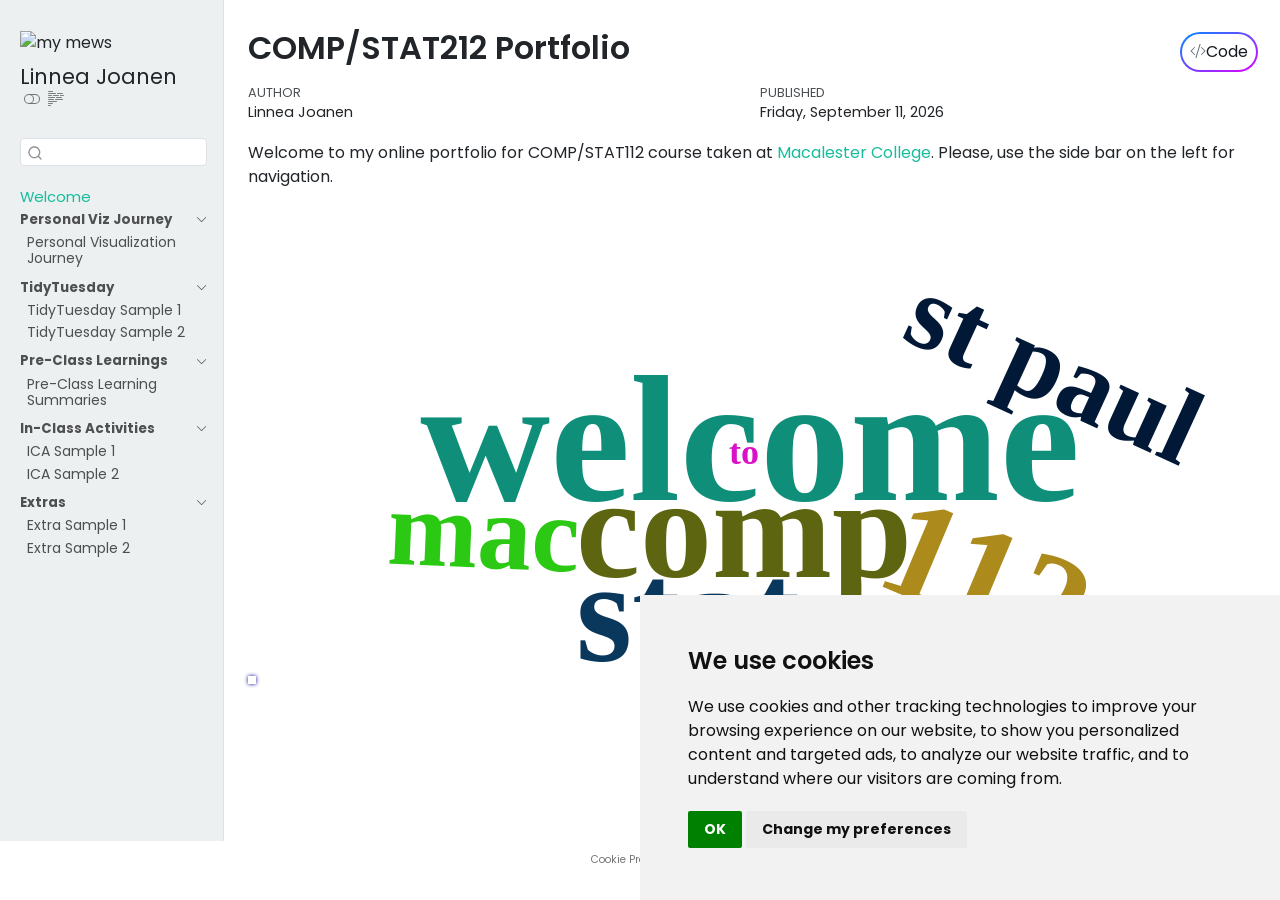
==== commit 783bf494: "Built site for gh-pages" ====
--- a/index.html
+++ b/index.html
@@ -467,8 +467,8 @@
 </header><p>Welcome to my online portfolio for COMP/STAT112 course taken at <a href="https://www.macalester.edu/">Macalester College</a>. Please, use the side bar on the left for navigation.</p>
 <div class="cell">
 <div class="cell-output-display">
-<div class="wordcloud2 html-widget html-fill-item" id="htmlwidget-d050df5c0dd5afcfdf15" style="width:100%;height:464px;"></div>
-<script type="application/json" data-for="htmlwidget-d050df5c0dd5afcfdf15">{"x":{"word":["welcome","to","comp","stat","112","mac","st paul"],"freq":[10,2,8,8,8,6,6],"fontFamily":"Segoe UI","fontWeight":"bold","color":"random-dark","minSize":0,"weightFactor":18,"backgroundColor":"white","gridSize":0,"minRotation":-0.7853981633974483,"maxRotation":0.7853981633974483,"shuffle":true,"rotateRatio":0.4,"shape":"cardioid","ellipticity":0.65,"figBase64":null,"hover":null},"evals":[],"jsHooks":{"render":[{"code":"function(el,x){\n                        console.log(123);\n                        if(!iii){\n                          window.location.reload();\n                          iii = False;\n\n                        }\n  }","data":null}]}}</script>
+<div class="wordcloud2 html-widget html-fill-item" id="htmlwidget-a359364457b4f415a8b8" style="width:100%;height:464px;"></div>
+<script type="application/json" data-for="htmlwidget-a359364457b4f415a8b8">{"x":{"word":["welcome","to","comp","stat","112","mac","st paul"],"freq":[10,2,8,8,8,6,6],"fontFamily":"Segoe UI","fontWeight":"bold","color":"random-dark","minSize":0,"weightFactor":18,"backgroundColor":"white","gridSize":0,"minRotation":-0.7853981633974483,"maxRotation":0.7853981633974483,"shuffle":true,"rotateRatio":0.4,"shape":"cardioid","ellipticity":0.65,"figBase64":null,"hover":null},"evals":[],"jsHooks":{"render":[{"code":"function(el,x){\n                        console.log(123);\n                        if(!iii){\n                          window.location.reload();\n                          iii = False;\n\n                        }\n  }","data":null}]}}</script>
 </div>
 </div>
 
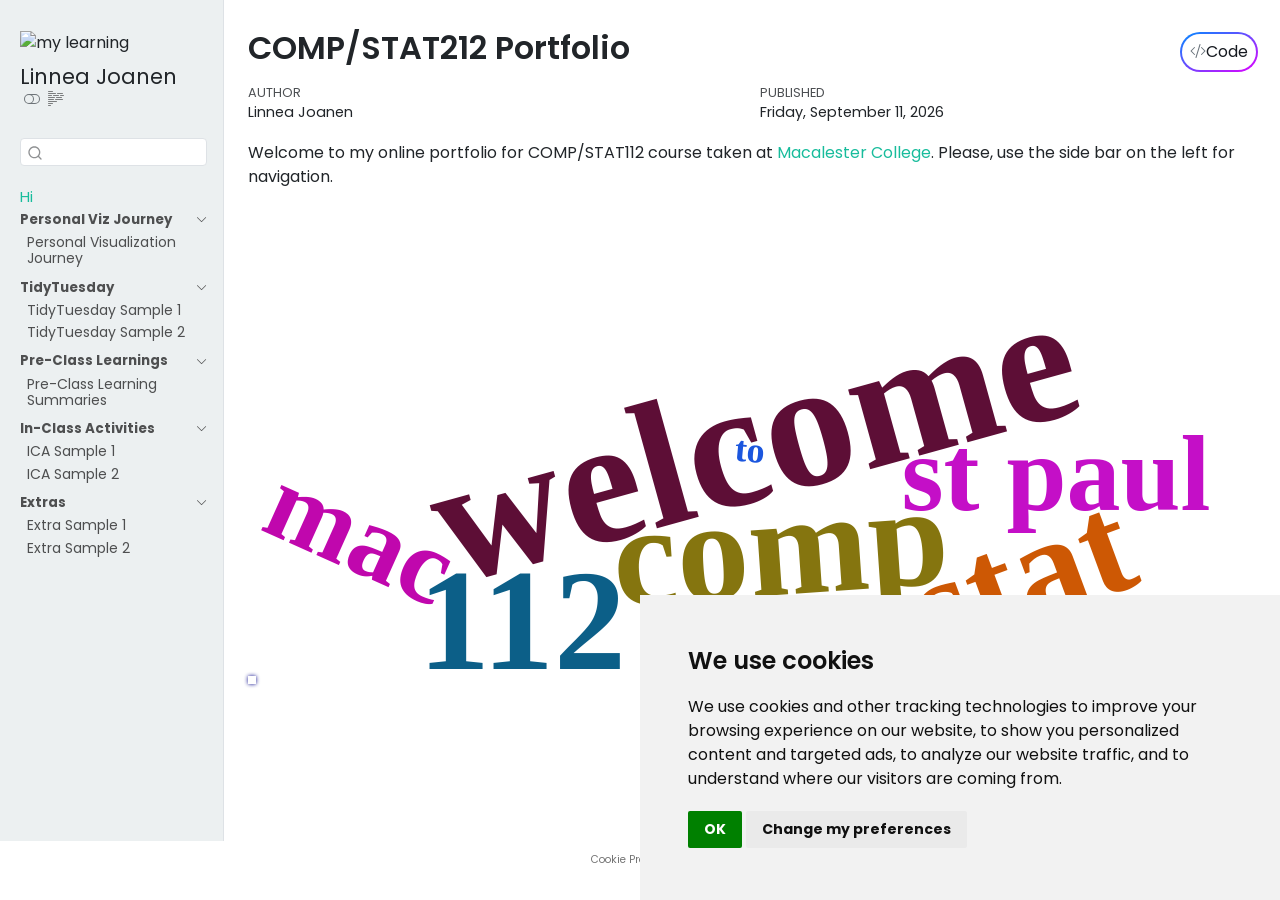
==== commit 9f499f02: "Built site for gh-pages" ====
--- a/index.html
+++ b/index.html
@@ -298,7 +298,7 @@
       <button type="button" class="quarto-btn-toggle btn" data-bs-toggle="collapse" role="button" data-bs-target=".quarto-sidebar-collapse-item" aria-controls="quarto-sidebar" aria-expanded="false" aria-label="Toggle sidebar navigation" onclick="if (window.quartoToggleHeadroom) { window.quartoToggleHeadroom(); }">
         <i class="bi bi-layout-text-sidebar-reverse"></i>
       </button>
-        <nav class="quarto-page-breadcrumbs" aria-label="breadcrumb"><ol class="breadcrumb"><li class="breadcrumb-item"><a href="./index.html"><span class="chapter-title">Welcome</span></a></li></ol></nav>
+        <nav class="quarto-page-breadcrumbs" aria-label="breadcrumb"><ol class="breadcrumb"><li class="breadcrumb-item"><a href="./index.html"><span class="chapter-title">Hi</span></a></li></ol></nav>
         <a class="flex-grow-1" role="navigation" data-bs-toggle="collapse" data-bs-target=".quarto-sidebar-collapse-item" aria-controls="quarto-sidebar" aria-expanded="false" aria-label="Toggle sidebar navigation" onclick="if (window.quartoToggleHeadroom) { window.quartoToggleHeadroom(); }">      
         </a>
       <button type="button" class="btn quarto-search-button" aria-label="Search" onclick="window.quartoOpenSearch();">
@@ -309,7 +309,7 @@
 <!-- sidebar -->
   <nav id="quarto-sidebar" class="sidebar collapse collapse-horizontal quarto-sidebar-collapse-item sidebar-navigation docked overflow-auto"><div class="pt-lg-2 mt-2 text-left sidebar-header sidebar-header-stacked">
       <a href="./index.html" class="sidebar-logo-link">
-      <img src="./mew.png" alt="my mews" class="sidebar-logo light-content py-0 d-lg-inline d-none"><img src="./mew.png" alt="my mews" class="sidebar-logo dark-content py-0 d-lg-inline d-none"></a>
+      <img src="./mew.png" alt="my learning" class="sidebar-logo light-content py-0 d-lg-inline d-none"><img src="./mew.png" alt="my learning" class="sidebar-logo dark-content py-0 d-lg-inline d-none"></a>
     <div class="sidebar-title mb-0 py-0">
       <a href="./">Linnea Joanen</a> 
         <div class="sidebar-tools-main">
@@ -331,7 +331,7 @@
     <ul class="list-unstyled mt-1">
 <li class="sidebar-item">
   <div class="sidebar-item-container"> 
-  <a href="./index.html" class="sidebar-item-text sidebar-link active"><span class="chapter-title">Welcome</span></a>
+  <a href="./index.html" class="sidebar-item-text sidebar-link active"><span class="chapter-title">Hi</span></a>
   </div>
 </li>
         <li class="sidebar-item sidebar-item-section">
@@ -467,8 +467,8 @@
 </header><p>Welcome to my online portfolio for COMP/STAT112 course taken at <a href="https://www.macalester.edu/">Macalester College</a>. Please, use the side bar on the left for navigation.</p>
 <div class="cell">
 <div class="cell-output-display">
-<div class="wordcloud2 html-widget html-fill-item" id="htmlwidget-a359364457b4f415a8b8" style="width:100%;height:464px;"></div>
-<script type="application/json" data-for="htmlwidget-a359364457b4f415a8b8">{"x":{"word":["welcome","to","comp","stat","112","mac","st paul"],"freq":[10,2,8,8,8,6,6],"fontFamily":"Segoe UI","fontWeight":"bold","color":"random-dark","minSize":0,"weightFactor":18,"backgroundColor":"white","gridSize":0,"minRotation":-0.7853981633974483,"maxRotation":0.7853981633974483,"shuffle":true,"rotateRatio":0.4,"shape":"cardioid","ellipticity":0.65,"figBase64":null,"hover":null},"evals":[],"jsHooks":{"render":[{"code":"function(el,x){\n                        console.log(123);\n                        if(!iii){\n                          window.location.reload();\n                          iii = False;\n\n                        }\n  }","data":null}]}}</script>
+<div class="wordcloud2 html-widget html-fill-item" id="htmlwidget-945d1fc0cf21d273afec" style="width:100%;height:464px;"></div>
+<script type="application/json" data-for="htmlwidget-945d1fc0cf21d273afec">{"x":{"word":["welcome","to","comp","stat","112","mac","st paul"],"freq":[10,2,8,8,8,6,6],"fontFamily":"Segoe UI","fontWeight":"bold","color":"random-dark","minSize":0,"weightFactor":18,"backgroundColor":"white","gridSize":0,"minRotation":-0.7853981633974483,"maxRotation":0.7853981633974483,"shuffle":true,"rotateRatio":0.4,"shape":"cardioid","ellipticity":0.65,"figBase64":null,"hover":null},"evals":[],"jsHooks":{"render":[{"code":"function(el,x){\n                        console.log(123);\n                        if(!iii){\n                          window.location.reload();\n                          iii = False;\n\n                        }\n  }","data":null}]}}</script>
 </div>
 </div>
 
@@ -956,8 +956,8 @@
 <span id="cb1-2"><a href="#cb1-2" aria-label="2"></a><span class="an">title:</span><span class="co"> "Welcome"</span></span>
 <span id="cb1-3"><a href="#cb1-3" aria-label="3"></a><span class="co">---</span></span>
 <span id="cb1-4"><a href="#cb1-4" aria-label="4"></a></span>
-<span id="cb1-5"><a href="#cb1-5" aria-label="5"></a></span>
-<span id="cb1-6"><a href="#cb1-6" aria-label="6"></a>Welcome to my online portfolio for COMP/STAT112 course taken at <span class="co">[</span><span class="ot">Macalester College</span><span class="co">](https://www.macalester.edu/)</span>.  Please, use the side bar on the left for navigation.</span>
+<span id="cb1-5"><a href="#cb1-5" aria-label="5"></a>Welcome to my online portfolio for COMP/STAT112 course taken at <span class="co">[</span><span class="ot">Macalester College</span><span class="co">](https://www.macalester.edu/)</span>.</span>
+<span id="cb1-6"><a href="#cb1-6" aria-label="6"></a>Please, use the side bar on the left for navigation.</span>
 <span id="cb1-7"><a href="#cb1-7" aria-label="7"></a></span>
 <span id="cb1-10"><a href="#cb1-10" aria-label="8"></a><span class="in">```{r}</span></span>
 <span id="cb1-11"><a href="#cb1-11" aria-label="9"></a><span class="co">#| output: false</span></span>
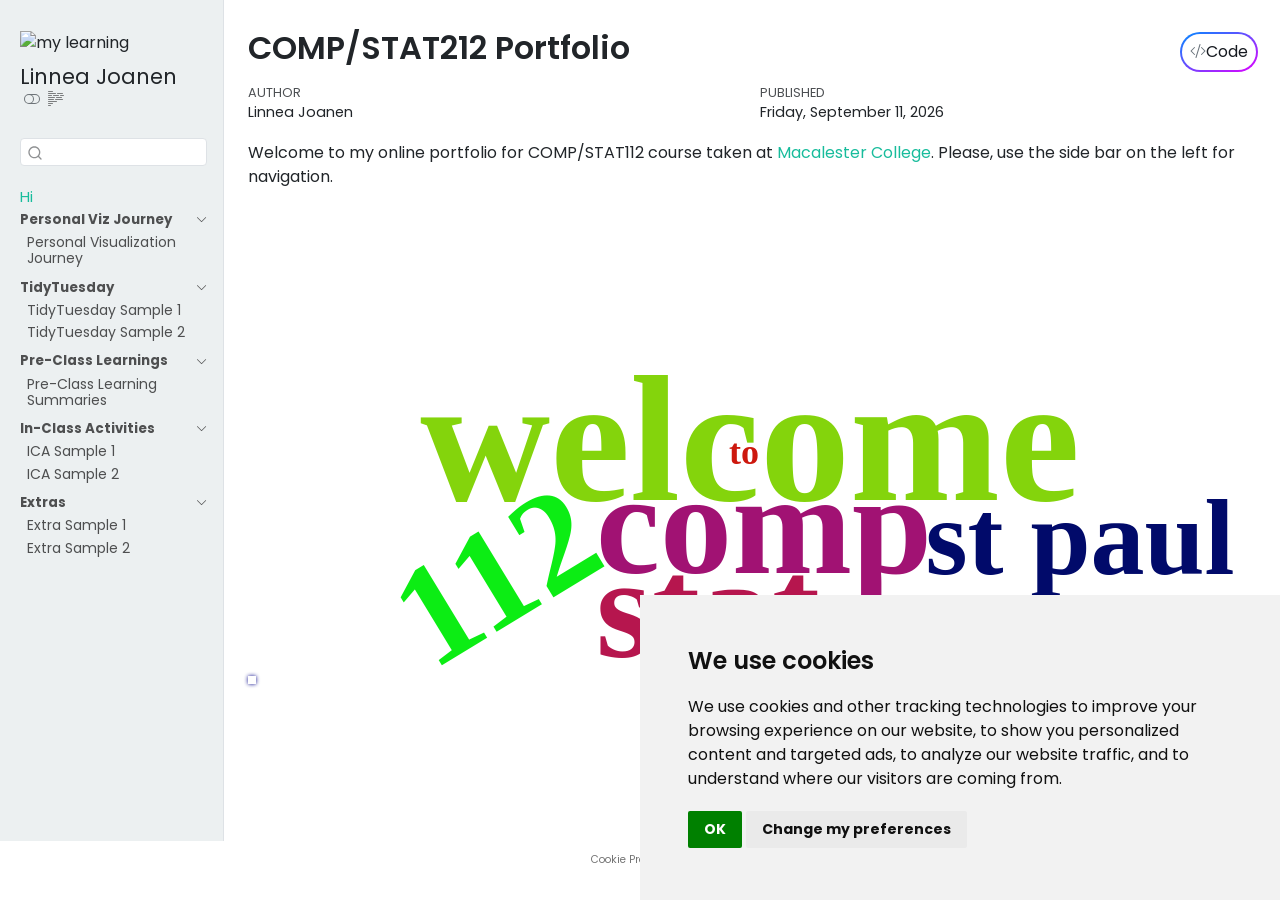
==== commit 82e26072: "Built site for gh-pages" ====
--- a/index.html
+++ b/index.html
@@ -309,7 +309,7 @@
 <!-- sidebar -->
   <nav id="quarto-sidebar" class="sidebar collapse collapse-horizontal quarto-sidebar-collapse-item sidebar-navigation docked overflow-auto"><div class="pt-lg-2 mt-2 text-left sidebar-header sidebar-header-stacked">
       <a href="./index.html" class="sidebar-logo-link">
-      <img src="./mew.png" alt="my learning" class="sidebar-logo light-content py-0 d-lg-inline d-none"><img src="./mew.png" alt="my learning" class="sidebar-logo dark-content py-0 d-lg-inline d-none"></a>
+      <img src="./!(images/mew.png)" alt="my learning" class="sidebar-logo light-content py-0 d-lg-inline d-none"><img src="./!(images/mew.png)" alt="my learning" class="sidebar-logo dark-content py-0 d-lg-inline d-none"></a>
     <div class="sidebar-title mb-0 py-0">
       <a href="./">Linnea Joanen</a> 
         <div class="sidebar-tools-main">
@@ -467,8 +467,8 @@
 </header><p>Welcome to my online portfolio for COMP/STAT112 course taken at <a href="https://www.macalester.edu/">Macalester College</a>. Please, use the side bar on the left for navigation.</p>
 <div class="cell">
 <div class="cell-output-display">
-<div class="wordcloud2 html-widget html-fill-item" id="htmlwidget-945d1fc0cf21d273afec" style="width:100%;height:464px;"></div>
-<script type="application/json" data-for="htmlwidget-945d1fc0cf21d273afec">{"x":{"word":["welcome","to","comp","stat","112","mac","st paul"],"freq":[10,2,8,8,8,6,6],"fontFamily":"Segoe UI","fontWeight":"bold","color":"random-dark","minSize":0,"weightFactor":18,"backgroundColor":"white","gridSize":0,"minRotation":-0.7853981633974483,"maxRotation":0.7853981633974483,"shuffle":true,"rotateRatio":0.4,"shape":"cardioid","ellipticity":0.65,"figBase64":null,"hover":null},"evals":[],"jsHooks":{"render":[{"code":"function(el,x){\n                        console.log(123);\n                        if(!iii){\n                          window.location.reload();\n                          iii = False;\n\n                        }\n  }","data":null}]}}</script>
+<div class="wordcloud2 html-widget html-fill-item" id="htmlwidget-5819d093f17da0bb462a" style="width:100%;height:464px;"></div>
+<script type="application/json" data-for="htmlwidget-5819d093f17da0bb462a">{"x":{"word":["welcome","to","comp","stat","112","mac","st paul"],"freq":[10,2,8,8,8,6,6],"fontFamily":"Segoe UI","fontWeight":"bold","color":"random-dark","minSize":0,"weightFactor":18,"backgroundColor":"white","gridSize":0,"minRotation":-0.7853981633974483,"maxRotation":0.7853981633974483,"shuffle":true,"rotateRatio":0.4,"shape":"cardioid","ellipticity":0.65,"figBase64":null,"hover":null},"evals":[],"jsHooks":{"render":[{"code":"function(el,x){\n                        console.log(123);\n                        if(!iii){\n                          window.location.reload();\n                          iii = False;\n\n                        }\n  }","data":null}]}}</script>
 </div>
 </div>
 
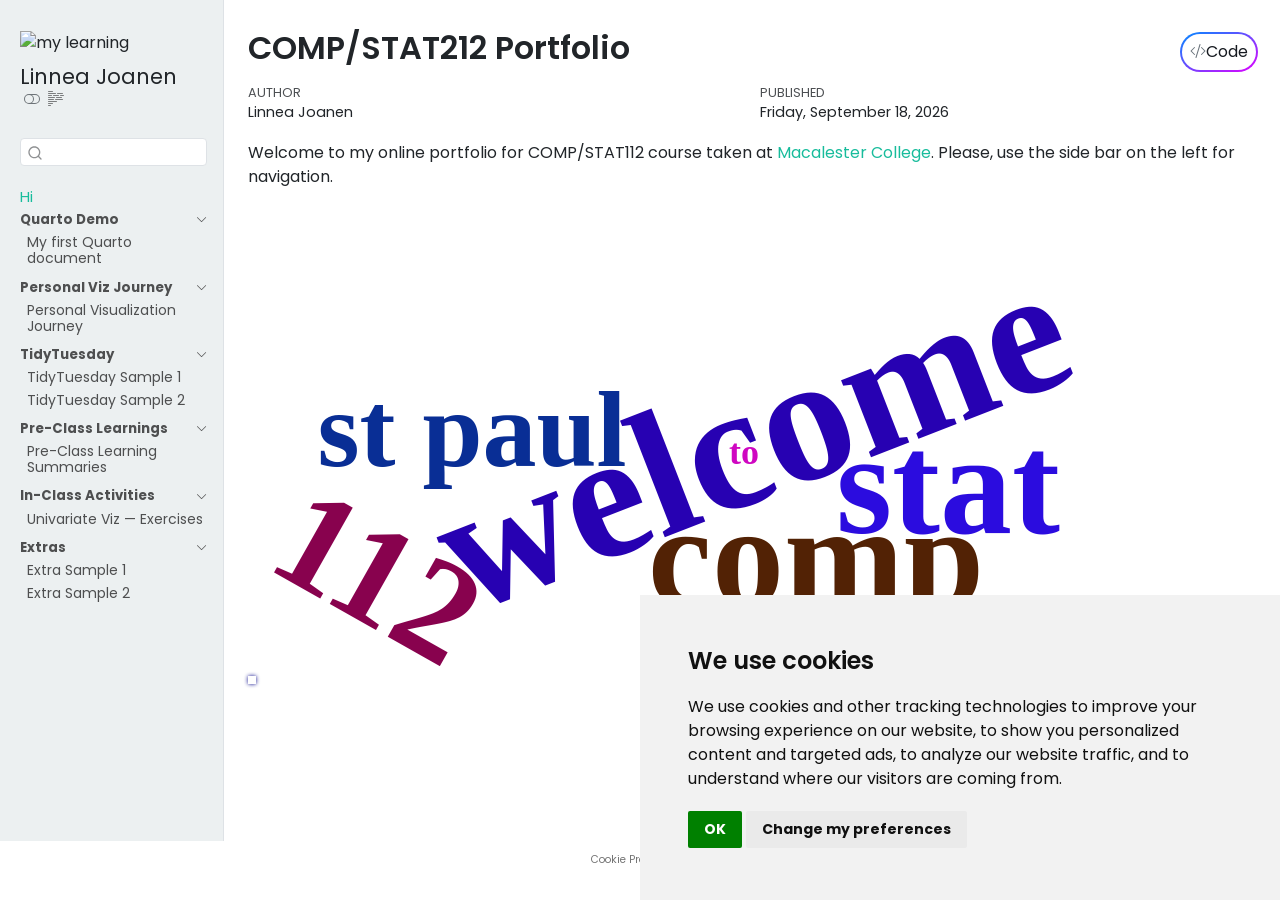
==== commit 04ec1446: "Built site for gh-pages" ====
--- a/index.html
+++ b/index.html
@@ -67,7 +67,7 @@
 <script src="site_libs/quarto-search/fuse.min.js"></script>
 <script src="site_libs/quarto-search/quarto-search.js"></script>
 <meta name="quarto:offset" content="./">
-<link href="./pvj/pvj-01.html" rel="next">
+<link href="./ica/quarto-demo.html" rel="next">
 <script src="site_libs/cookie-consent/cookie-consent.js"></script>
 <link href="site_libs/cookie-consent/cookie-consent.css" rel="stylesheet">
 <script src="site_libs/quarto-html/quarto.js" type="module"></script>
@@ -337,7 +337,7 @@
         <li class="sidebar-item sidebar-item-section">
       <div class="sidebar-item-container"> 
             <a class="sidebar-item-text sidebar-link text-start" data-bs-toggle="collapse" data-bs-target="#quarto-sidebar-section-1" role="navigation" aria-expanded="true">
- <span class="menu-text">Personal Viz Journey</span></a>
+ <span class="menu-text">Quarto Demo</span></a>
           <a class="sidebar-item-toggle text-start" data-bs-toggle="collapse" data-bs-target="#quarto-sidebar-section-1" role="navigation" aria-expanded="true" aria-label="Toggle section">
             <i class="bi bi-chevron-right ms-2"></i>
           </a> 
@@ -345,7 +345,7 @@
       <ul id="quarto-sidebar-section-1" class="collapse list-unstyled sidebar-section depth1 show">
 <li class="sidebar-item">
   <div class="sidebar-item-container"> 
-  <a href="./pvj/pvj-01.html" class="sidebar-item-text sidebar-link"><span class="chapter-title">Personal Visualization Journey</span></a>
+  <a href="./ica/quarto-demo.html" class="sidebar-item-text sidebar-link"><span class="chapter-title">My first Quarto document</span></a>
   </div>
 </li>
       </ul>
@@ -353,7 +353,7 @@
         <li class="sidebar-item sidebar-item-section">
       <div class="sidebar-item-container"> 
             <a class="sidebar-item-text sidebar-link text-start" data-bs-toggle="collapse" data-bs-target="#quarto-sidebar-section-2" role="navigation" aria-expanded="true">
- <span class="menu-text">TidyTuesday</span></a>
+ <span class="menu-text">Personal Viz Journey</span></a>
           <a class="sidebar-item-toggle text-start" data-bs-toggle="collapse" data-bs-target="#quarto-sidebar-section-2" role="navigation" aria-expanded="true" aria-label="Toggle section">
             <i class="bi bi-chevron-right ms-2"></i>
           </a> 
@@ -361,12 +361,7 @@
       <ul id="quarto-sidebar-section-2" class="collapse list-unstyled sidebar-section depth1 show">
 <li class="sidebar-item">
   <div class="sidebar-item-container"> 
-  <a href="./tt/2025-07-08.html" class="sidebar-item-text sidebar-link"><span class="chapter-title">TidyTuesday Sample 1</span></a>
-  </div>
-</li>
-          <li class="sidebar-item">
-  <div class="sidebar-item-container"> 
-  <a href="./tt/2025-07-15.html" class="sidebar-item-text sidebar-link"><span class="chapter-title">TidyTuesday Sample 2</span></a>
+  <a href="./pvj/pvj-01.html" class="sidebar-item-text sidebar-link"><span class="chapter-title">Personal Visualization Journey</span></a>
   </div>
 </li>
       </ul>
@@ -374,7 +369,7 @@
         <li class="sidebar-item sidebar-item-section">
       <div class="sidebar-item-container"> 
             <a class="sidebar-item-text sidebar-link text-start" data-bs-toggle="collapse" data-bs-target="#quarto-sidebar-section-3" role="navigation" aria-expanded="true">
- <span class="menu-text">Pre-Class Learnings</span></a>
+ <span class="menu-text">TidyTuesday</span></a>
           <a class="sidebar-item-toggle text-start" data-bs-toggle="collapse" data-bs-target="#quarto-sidebar-section-3" role="navigation" aria-expanded="true" aria-label="Toggle section">
             <i class="bi bi-chevron-right ms-2"></i>
           </a> 
@@ -382,7 +377,12 @@
       <ul id="quarto-sidebar-section-3" class="collapse list-unstyled sidebar-section depth1 show">
 <li class="sidebar-item">
   <div class="sidebar-item-container"> 
-  <a href="./pcl/pcl.html" class="sidebar-item-text sidebar-link"><span class="chapter-title">Pre-Class Learning Summaries</span></a>
+  <a href="./tt/2025-07-08.html" class="sidebar-item-text sidebar-link"><span class="chapter-title">TidyTuesday Sample 1</span></a>
+  </div>
+</li>
+          <li class="sidebar-item">
+  <div class="sidebar-item-container"> 
+  <a href="./tt/2025-07-15.html" class="sidebar-item-text sidebar-link"><span class="chapter-title">TidyTuesday Sample 2</span></a>
   </div>
 </li>
       </ul>
@@ -390,7 +390,7 @@
         <li class="sidebar-item sidebar-item-section">
       <div class="sidebar-item-container"> 
             <a class="sidebar-item-text sidebar-link text-start" data-bs-toggle="collapse" data-bs-target="#quarto-sidebar-section-4" role="navigation" aria-expanded="true">
- <span class="menu-text">In-Class Activities</span></a>
+ <span class="menu-text">Pre-Class Learnings</span></a>
           <a class="sidebar-item-toggle text-start" data-bs-toggle="collapse" data-bs-target="#quarto-sidebar-section-4" role="navigation" aria-expanded="true" aria-label="Toggle section">
             <i class="bi bi-chevron-right ms-2"></i>
           </a> 
@@ -398,12 +398,7 @@
       <ul id="quarto-sidebar-section-4" class="collapse list-unstyled sidebar-section depth1 show">
 <li class="sidebar-item">
   <div class="sidebar-item-container"> 
-  <a href="./ica/ica-sample1.html" class="sidebar-item-text sidebar-link"><span class="chapter-title">ICA Sample 1</span></a>
-  </div>
-</li>
-          <li class="sidebar-item">
-  <div class="sidebar-item-container"> 
-  <a href="./ica/ica-sample2.html" class="sidebar-item-text sidebar-link"><span class="chapter-title">ICA Sample 2</span></a>
+  <a href="./pcl/pcl.html" class="sidebar-item-text sidebar-link"><span class="chapter-title">Pre-Class Learning Summaries</span></a>
   </div>
 </li>
       </ul>
@@ -411,12 +406,28 @@
         <li class="sidebar-item sidebar-item-section">
       <div class="sidebar-item-container"> 
             <a class="sidebar-item-text sidebar-link text-start" data-bs-toggle="collapse" data-bs-target="#quarto-sidebar-section-5" role="navigation" aria-expanded="true">
- <span class="menu-text">Extras</span></a>
+ <span class="menu-text">In-Class Activities</span></a>
           <a class="sidebar-item-toggle text-start" data-bs-toggle="collapse" data-bs-target="#quarto-sidebar-section-5" role="navigation" aria-expanded="true" aria-label="Toggle section">
             <i class="bi bi-chevron-right ms-2"></i>
           </a> 
       </div>
       <ul id="quarto-sidebar-section-5" class="collapse list-unstyled sidebar-section depth1 show">
+<li class="sidebar-item">
+  <div class="sidebar-item-container"> 
+  <a href="./ica/03-univariate-viz-exercises.html" class="sidebar-item-text sidebar-link"><span class="chapter-title">Univariate Viz — Exercises</span></a>
+  </div>
+</li>
+      </ul>
+</li>
+        <li class="sidebar-item sidebar-item-section">
+      <div class="sidebar-item-container"> 
+            <a class="sidebar-item-text sidebar-link text-start" data-bs-toggle="collapse" data-bs-target="#quarto-sidebar-section-6" role="navigation" aria-expanded="true">
+ <span class="menu-text">Extras</span></a>
+          <a class="sidebar-item-toggle text-start" data-bs-toggle="collapse" data-bs-target="#quarto-sidebar-section-6" role="navigation" aria-expanded="true" aria-label="Toggle section">
+            <i class="bi bi-chevron-right ms-2"></i>
+          </a> 
+      </div>
+      <ul id="quarto-sidebar-section-6" class="collapse list-unstyled sidebar-section depth1 show">
 <li class="sidebar-item">
   <div class="sidebar-item-container"> 
   <a href="./extra/extra-sample1.html" class="sidebar-item-text sidebar-link"><span class="chapter-title">Extra Sample 1</span></a>
@@ -455,7 +466,7 @@
     <div>
     <div class="quarto-title-meta-heading">Published</div>
     <div class="quarto-title-meta-contents">
-      <p class="date">Friday, September 11, 2026</p>
+      <p class="date">Friday, September 18, 2026</p>
     </div>
   </div>
   
@@ -467,8 +478,8 @@
 </header><p>Welcome to my online portfolio for COMP/STAT112 course taken at <a href="https://www.macalester.edu/">Macalester College</a>. Please, use the side bar on the left for navigation.</p>
 <div class="cell">
 <div class="cell-output-display">
-<div class="wordcloud2 html-widget html-fill-item" id="htmlwidget-5819d093f17da0bb462a" style="width:100%;height:464px;"></div>
-<script type="application/json" data-for="htmlwidget-5819d093f17da0bb462a">{"x":{"word":["welcome","to","comp","stat","112","mac","st paul"],"freq":[10,2,8,8,8,6,6],"fontFamily":"Segoe UI","fontWeight":"bold","color":"random-dark","minSize":0,"weightFactor":18,"backgroundColor":"white","gridSize":0,"minRotation":-0.7853981633974483,"maxRotation":0.7853981633974483,"shuffle":true,"rotateRatio":0.4,"shape":"cardioid","ellipticity":0.65,"figBase64":null,"hover":null},"evals":[],"jsHooks":{"render":[{"code":"function(el,x){\n                        console.log(123);\n                        if(!iii){\n                          window.location.reload();\n                          iii = False;\n\n                        }\n  }","data":null}]}}</script>
+<div class="wordcloud2 html-widget html-fill-item" id="htmlwidget-1701b04aba1cc26e2591" style="width:100%;height:464px;"></div>
+<script type="application/json" data-for="htmlwidget-1701b04aba1cc26e2591">{"x":{"word":["welcome","to","comp","stat","112","mac","st paul"],"freq":[10,2,8,8,8,6,6],"fontFamily":"Segoe UI","fontWeight":"bold","color":"random-dark","minSize":0,"weightFactor":18,"backgroundColor":"white","gridSize":0,"minRotation":-0.7853981633974483,"maxRotation":0.7853981633974483,"shuffle":true,"rotateRatio":0.4,"shape":"cardioid","ellipticity":0.65,"figBase64":null,"hover":null},"evals":[],"jsHooks":{"render":[{"code":"function(el,x){\n                        console.log(123);\n                        if(!iii){\n                          window.location.reload();\n                          iii = False;\n\n                        }\n  }","data":null}]}}</script>
 </div>
 </div>
 
@@ -947,8 +958,8 @@
   </script><nav class="page-navigation column-page-right"><div class="nav-page nav-page-previous">
   </div>
   <div class="nav-page nav-page-next">
-      <a href="./pvj/pvj-01.html" class="pagination-link" aria-label="Personal Visualization Journey">
-        <span class="nav-page-text"><span class="chapter-title">Personal Visualization Journey</span></span> <i class="bi bi-arrow-right-short"></i>
+      <a href="./ica/quarto-demo.html" class="pagination-link" aria-label="My first Quarto document">
+        <span class="nav-page-text"><span class="chapter-title">My first Quarto document</span></span> <i class="bi bi-arrow-right-short"></i>
       </a>
   </div>
 </nav><div class="modal fade" id="quarto-embedded-source-code-modal" tabindex="-1" aria-labelledby="quarto-embedded-source-code-modal-label" aria-hidden="true"><div class="modal-dialog modal-dialog-scrollable"><div class="modal-content"><div class="modal-header"><h5 class="modal-title" id="quarto-embedded-source-code-modal-label">Source Code</h5><button class="btn-close" data-bs-dismiss="modal"></button></div><div class="modal-body"><div class="">
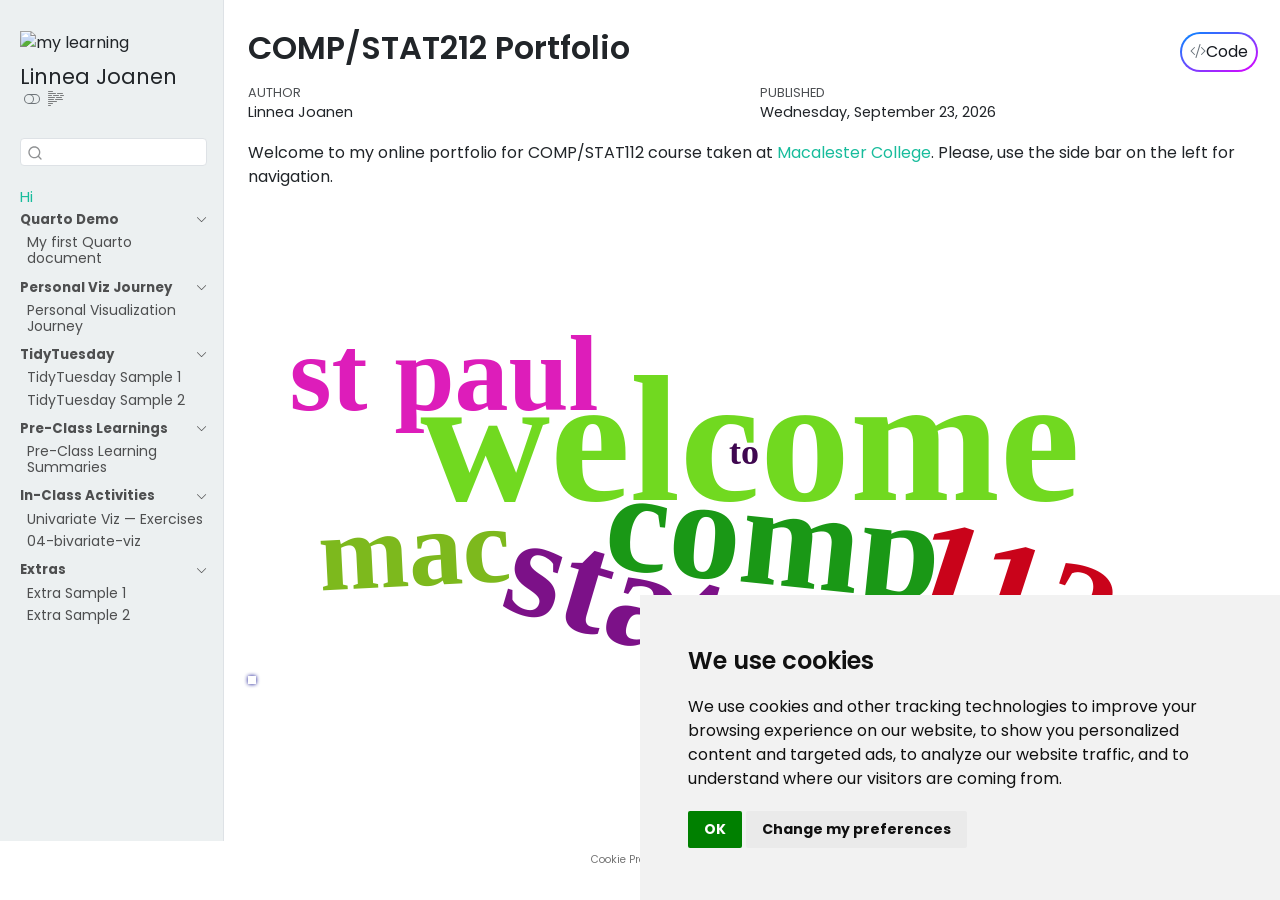
==== commit c5fa0215: "Built site for gh-pages" ====
--- a/index.html
+++ b/index.html
@@ -417,6 +417,11 @@
   <a href="./ica/03-univariate-viz-exercises.html" class="sidebar-item-text sidebar-link"><span class="chapter-title">Univariate Viz — Exercises</span></a>
   </div>
 </li>
+          <li class="sidebar-item">
+  <div class="sidebar-item-container"> 
+  <a href="./ica/04-bivariate-viz.html" class="sidebar-item-text sidebar-link"><span class="chapter-title">04-bivariate-viz</span></a>
+  </div>
+</li>
       </ul>
 </li>
         <li class="sidebar-item sidebar-item-section">
@@ -466,7 +471,7 @@
     <div>
     <div class="quarto-title-meta-heading">Published</div>
     <div class="quarto-title-meta-contents">
-      <p class="date">Friday, September 18, 2026</p>
+      <p class="date">Wednesday, September 23, 2026</p>
     </div>
   </div>
   
@@ -478,8 +483,8 @@
 </header><p>Welcome to my online portfolio for COMP/STAT112 course taken at <a href="https://www.macalester.edu/">Macalester College</a>. Please, use the side bar on the left for navigation.</p>
 <div class="cell">
 <div class="cell-output-display">
-<div class="wordcloud2 html-widget html-fill-item" id="htmlwidget-1701b04aba1cc26e2591" style="width:100%;height:464px;"></div>
-<script type="application/json" data-for="htmlwidget-1701b04aba1cc26e2591">{"x":{"word":["welcome","to","comp","stat","112","mac","st paul"],"freq":[10,2,8,8,8,6,6],"fontFamily":"Segoe UI","fontWeight":"bold","color":"random-dark","minSize":0,"weightFactor":18,"backgroundColor":"white","gridSize":0,"minRotation":-0.7853981633974483,"maxRotation":0.7853981633974483,"shuffle":true,"rotateRatio":0.4,"shape":"cardioid","ellipticity":0.65,"figBase64":null,"hover":null},"evals":[],"jsHooks":{"render":[{"code":"function(el,x){\n                        console.log(123);\n                        if(!iii){\n                          window.location.reload();\n                          iii = False;\n\n                        }\n  }","data":null}]}}</script>
+<div class="wordcloud2 html-widget html-fill-item" id="htmlwidget-e5e6018f5322dc30766d" style="width:100%;height:464px;"></div>
+<script type="application/json" data-for="htmlwidget-e5e6018f5322dc30766d">{"x":{"word":["welcome","to","comp","stat","112","mac","st paul"],"freq":[10,2,8,8,8,6,6],"fontFamily":"Segoe UI","fontWeight":"bold","color":"random-dark","minSize":0,"weightFactor":18,"backgroundColor":"white","gridSize":0,"minRotation":-0.7853981633974483,"maxRotation":0.7853981633974483,"shuffle":true,"rotateRatio":0.4,"shape":"cardioid","ellipticity":0.65,"figBase64":null,"hover":null},"evals":[],"jsHooks":{"render":[{"code":"function(el,x){\n                        console.log(123);\n                        if(!iii){\n                          window.location.reload();\n                          iii = False;\n\n                        }\n  }","data":null}]}}</script>
 </div>
 </div>
 
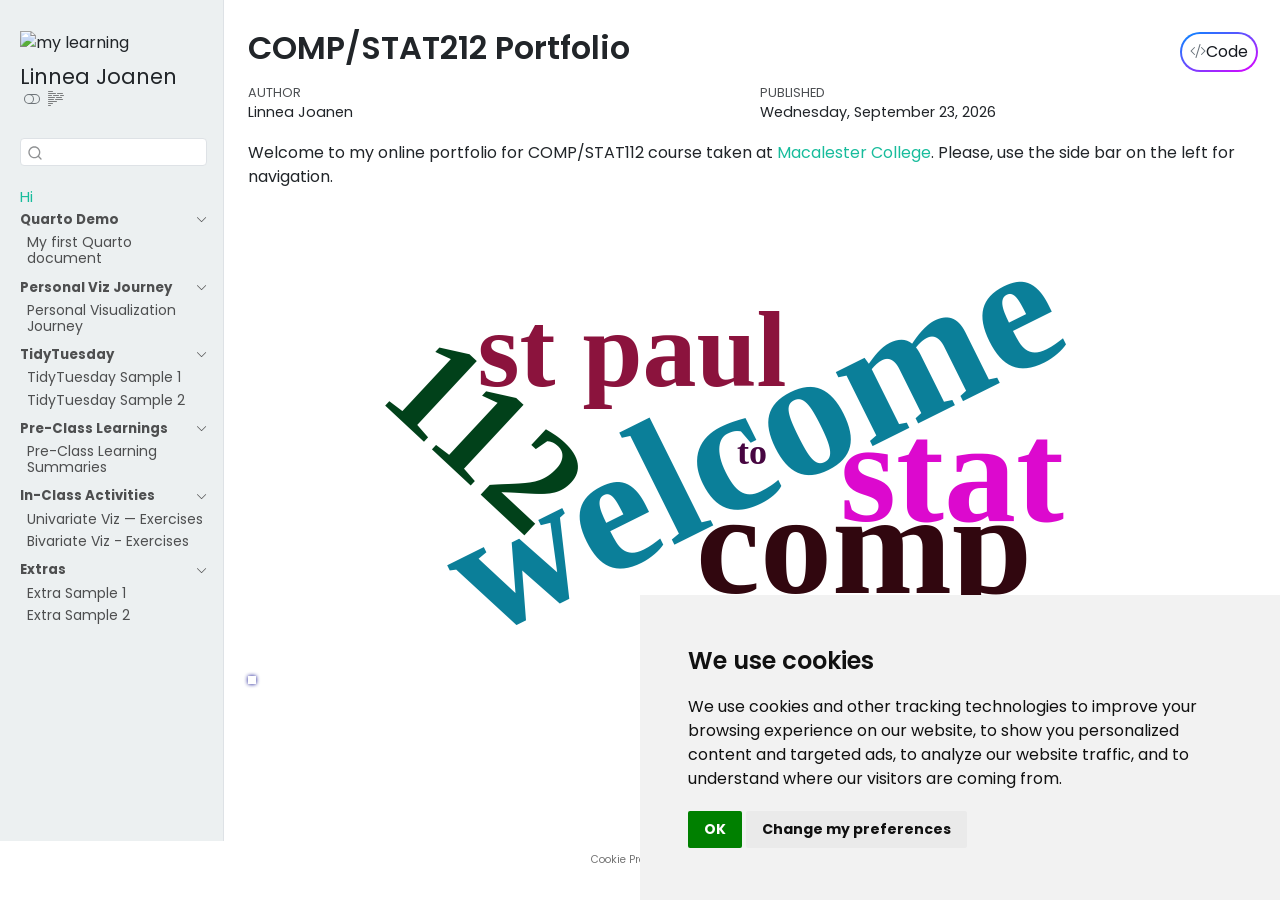
==== commit 669fffec: "Built site for gh-pages" ====
--- a/index.html
+++ b/index.html
@@ -419,7 +419,7 @@
 </li>
           <li class="sidebar-item">
   <div class="sidebar-item-container"> 
-  <a href="./ica/04-bivariate-viz.html" class="sidebar-item-text sidebar-link"><span class="chapter-title">04-bivariate-viz</span></a>
+  <a href="./ica/04-bivariate-viz.html" class="sidebar-item-text sidebar-link"><span class="chapter-title">Bivariate Viz - Exercises</span></a>
   </div>
 </li>
       </ul>
@@ -483,8 +483,8 @@
 </header><p>Welcome to my online portfolio for COMP/STAT112 course taken at <a href="https://www.macalester.edu/">Macalester College</a>. Please, use the side bar on the left for navigation.</p>
 <div class="cell">
 <div class="cell-output-display">
-<div class="wordcloud2 html-widget html-fill-item" id="htmlwidget-e5e6018f5322dc30766d" style="width:100%;height:464px;"></div>
-<script type="application/json" data-for="htmlwidget-e5e6018f5322dc30766d">{"x":{"word":["welcome","to","comp","stat","112","mac","st paul"],"freq":[10,2,8,8,8,6,6],"fontFamily":"Segoe UI","fontWeight":"bold","color":"random-dark","minSize":0,"weightFactor":18,"backgroundColor":"white","gridSize":0,"minRotation":-0.7853981633974483,"maxRotation":0.7853981633974483,"shuffle":true,"rotateRatio":0.4,"shape":"cardioid","ellipticity":0.65,"figBase64":null,"hover":null},"evals":[],"jsHooks":{"render":[{"code":"function(el,x){\n                        console.log(123);\n                        if(!iii){\n                          window.location.reload();\n                          iii = False;\n\n                        }\n  }","data":null}]}}</script>
+<div class="wordcloud2 html-widget html-fill-item" id="htmlwidget-94aa174bddcf38d61338" style="width:100%;height:464px;"></div>
+<script type="application/json" data-for="htmlwidget-94aa174bddcf38d61338">{"x":{"word":["welcome","to","comp","stat","112","mac","st paul"],"freq":[10,2,8,8,8,6,6],"fontFamily":"Segoe UI","fontWeight":"bold","color":"random-dark","minSize":0,"weightFactor":18,"backgroundColor":"white","gridSize":0,"minRotation":-0.7853981633974483,"maxRotation":0.7853981633974483,"shuffle":true,"rotateRatio":0.4,"shape":"cardioid","ellipticity":0.65,"figBase64":null,"hover":null},"evals":[],"jsHooks":{"render":[{"code":"function(el,x){\n                        console.log(123);\n                        if(!iii){\n                          window.location.reload();\n                          iii = False;\n\n                        }\n  }","data":null}]}}</script>
 </div>
 </div>
 
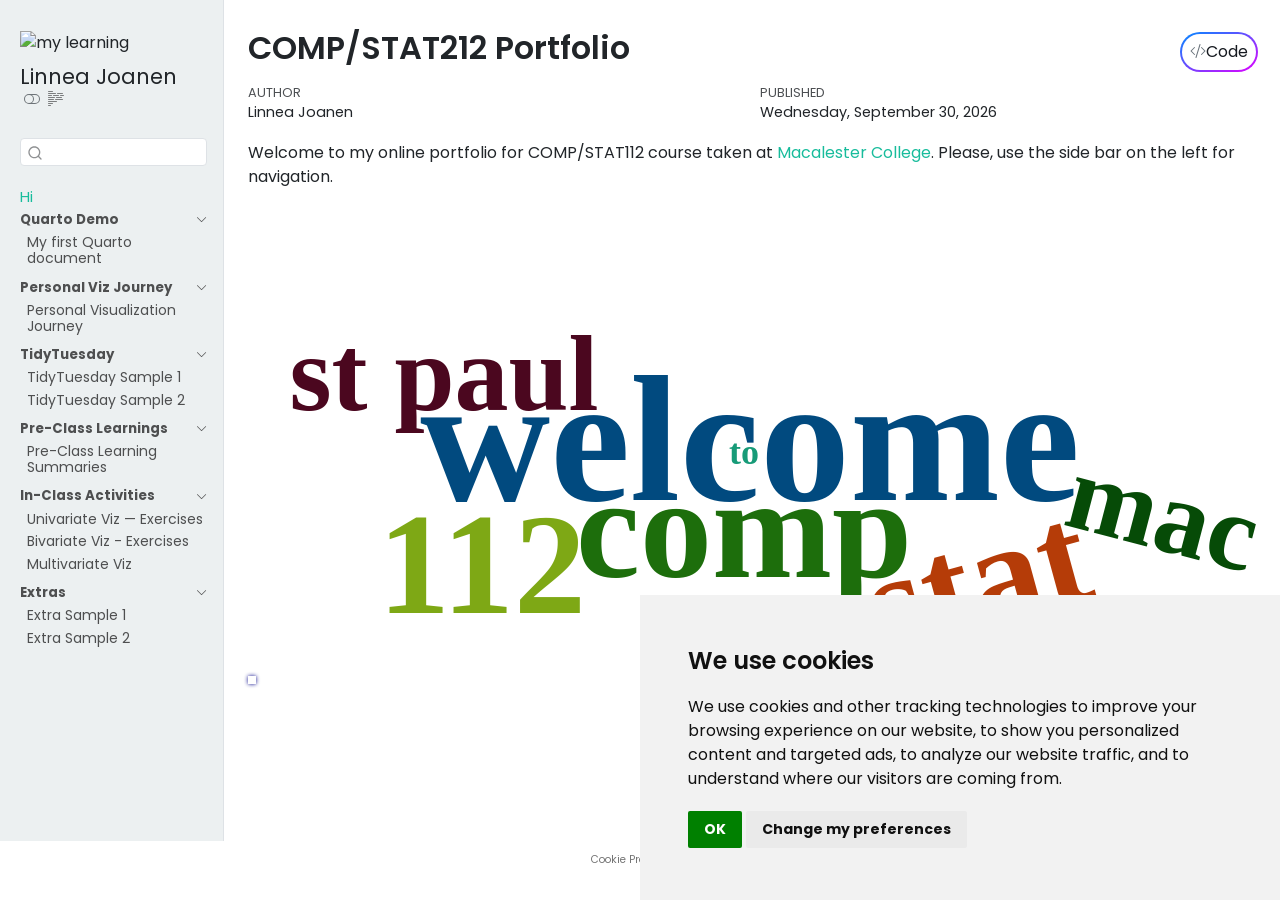
==== commit 3c14121b: "Built site for gh-pages" ====
--- a/index.html
+++ b/index.html
@@ -422,6 +422,11 @@
   <a href="./ica/04-bivariate-viz.html" class="sidebar-item-text sidebar-link"><span class="chapter-title">Bivariate Viz - Exercises</span></a>
   </div>
 </li>
+          <li class="sidebar-item">
+  <div class="sidebar-item-container"> 
+  <a href="./ica/05-multivariate-viz.html" class="sidebar-item-text sidebar-link"><span class="chapter-title">Multivariate Viz</span></a>
+  </div>
+</li>
       </ul>
 </li>
         <li class="sidebar-item sidebar-item-section">
@@ -471,7 +476,7 @@
     <div>
     <div class="quarto-title-meta-heading">Published</div>
     <div class="quarto-title-meta-contents">
-      <p class="date">Wednesday, September 23, 2026</p>
+      <p class="date">Wednesday, September 30, 2026</p>
     </div>
   </div>
   
@@ -483,8 +488,8 @@
 </header><p>Welcome to my online portfolio for COMP/STAT112 course taken at <a href="https://www.macalester.edu/">Macalester College</a>. Please, use the side bar on the left for navigation.</p>
 <div class="cell">
 <div class="cell-output-display">
-<div class="wordcloud2 html-widget html-fill-item" id="htmlwidget-94aa174bddcf38d61338" style="width:100%;height:464px;"></div>
-<script type="application/json" data-for="htmlwidget-94aa174bddcf38d61338">{"x":{"word":["welcome","to","comp","stat","112","mac","st paul"],"freq":[10,2,8,8,8,6,6],"fontFamily":"Segoe UI","fontWeight":"bold","color":"random-dark","minSize":0,"weightFactor":18,"backgroundColor":"white","gridSize":0,"minRotation":-0.7853981633974483,"maxRotation":0.7853981633974483,"shuffle":true,"rotateRatio":0.4,"shape":"cardioid","ellipticity":0.65,"figBase64":null,"hover":null},"evals":[],"jsHooks":{"render":[{"code":"function(el,x){\n                        console.log(123);\n                        if(!iii){\n                          window.location.reload();\n                          iii = False;\n\n                        }\n  }","data":null}]}}</script>
+<div class="wordcloud2 html-widget html-fill-item" id="htmlwidget-19cf59dd81097d9f5a67" style="width:100%;height:464px;"></div>
+<script type="application/json" data-for="htmlwidget-19cf59dd81097d9f5a67">{"x":{"word":["welcome","to","comp","stat","112","mac","st paul"],"freq":[10,2,8,8,8,6,6],"fontFamily":"Segoe UI","fontWeight":"bold","color":"random-dark","minSize":0,"weightFactor":18,"backgroundColor":"white","gridSize":0,"minRotation":-0.7853981633974483,"maxRotation":0.7853981633974483,"shuffle":true,"rotateRatio":0.4,"shape":"cardioid","ellipticity":0.65,"figBase64":null,"hover":null},"evals":[],"jsHooks":{"render":[{"code":"function(el,x){\n                        console.log(123);\n                        if(!iii){\n                          window.location.reload();\n                          iii = False;\n\n                        }\n  }","data":null}]}}</script>
 </div>
 </div>
 
